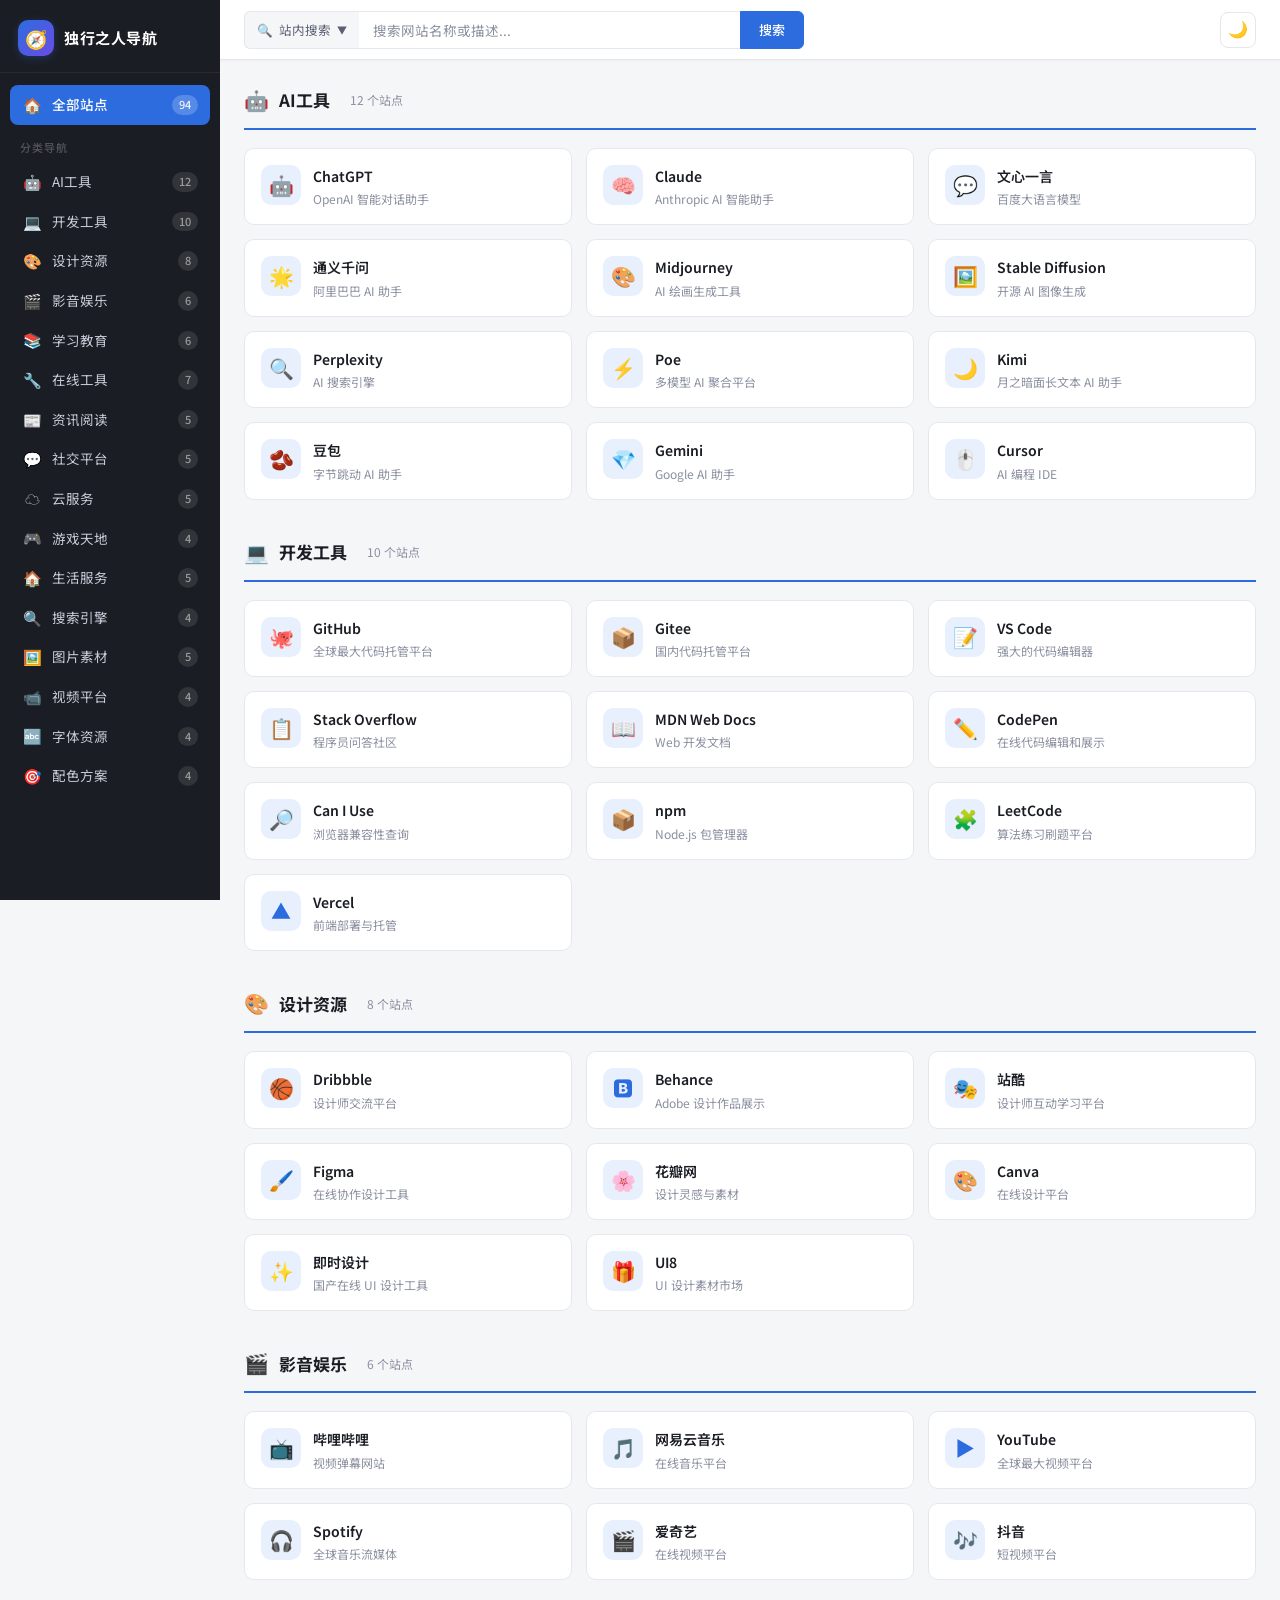
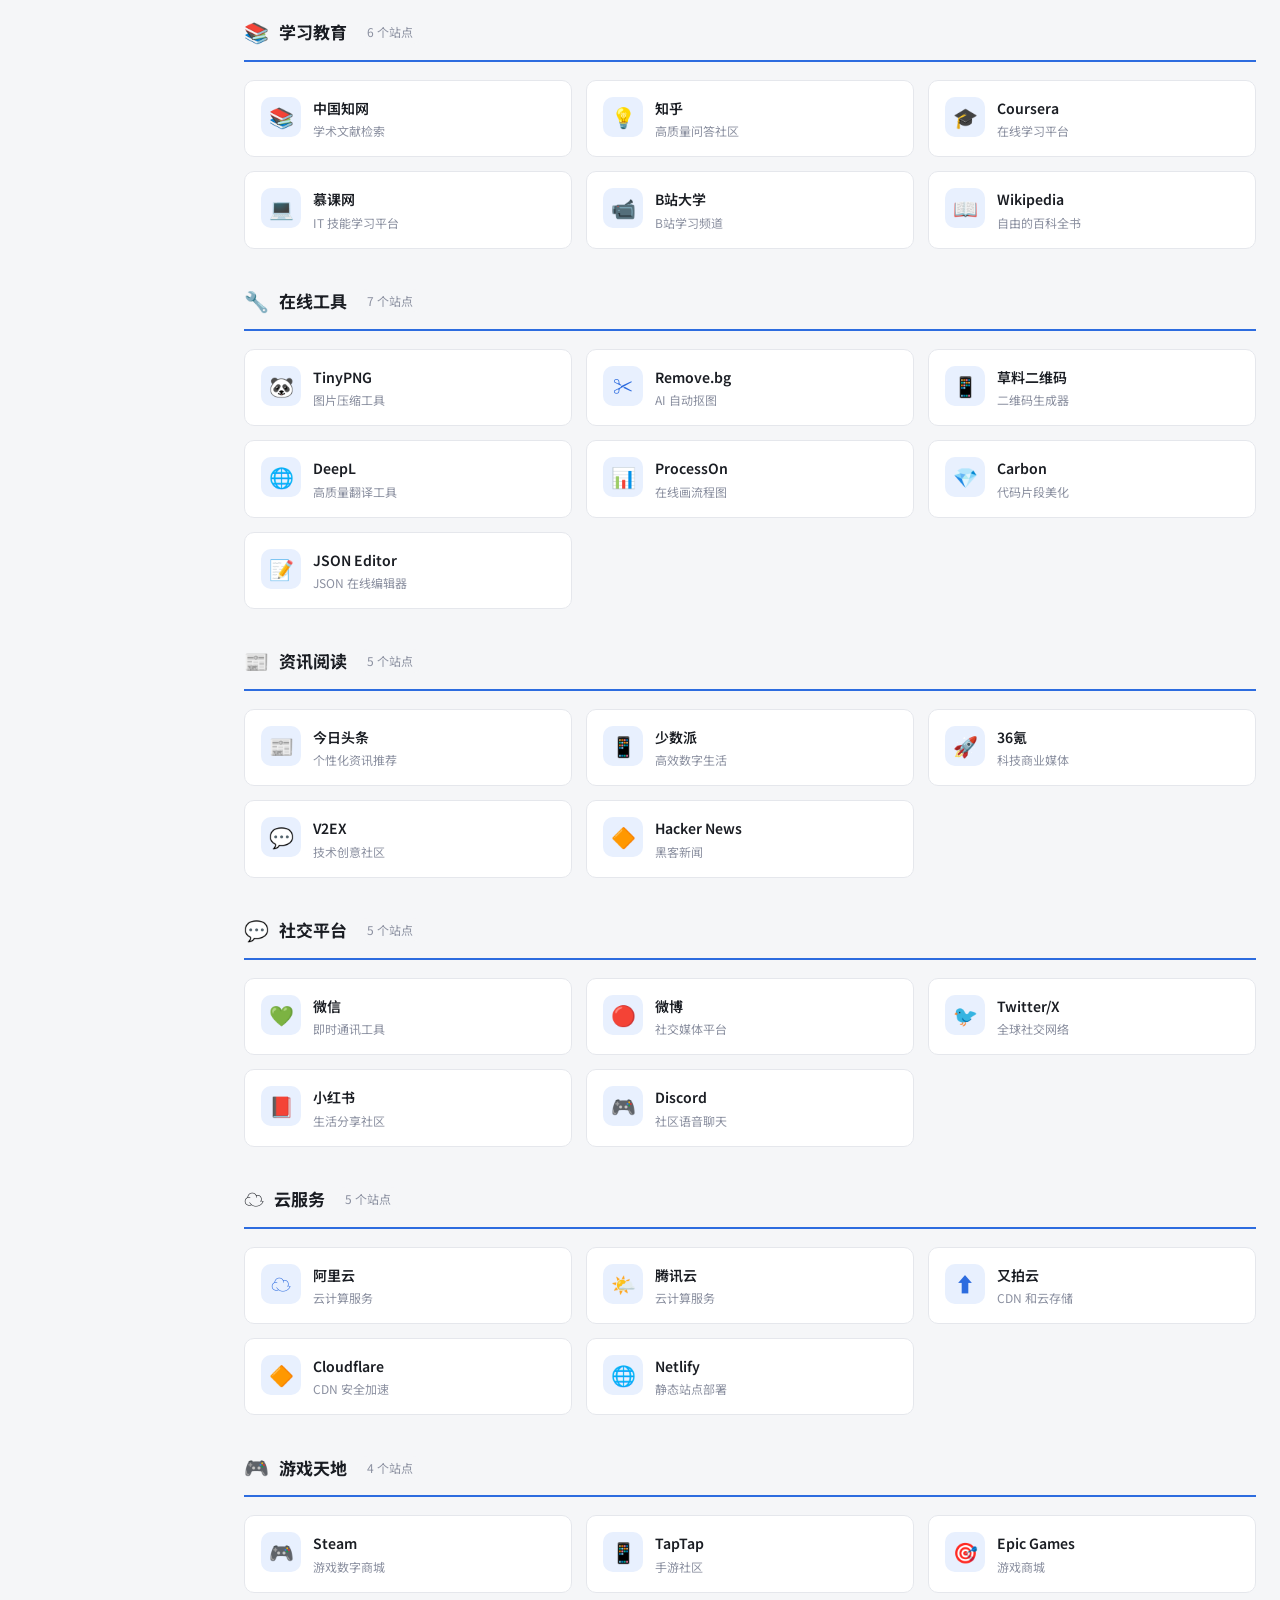
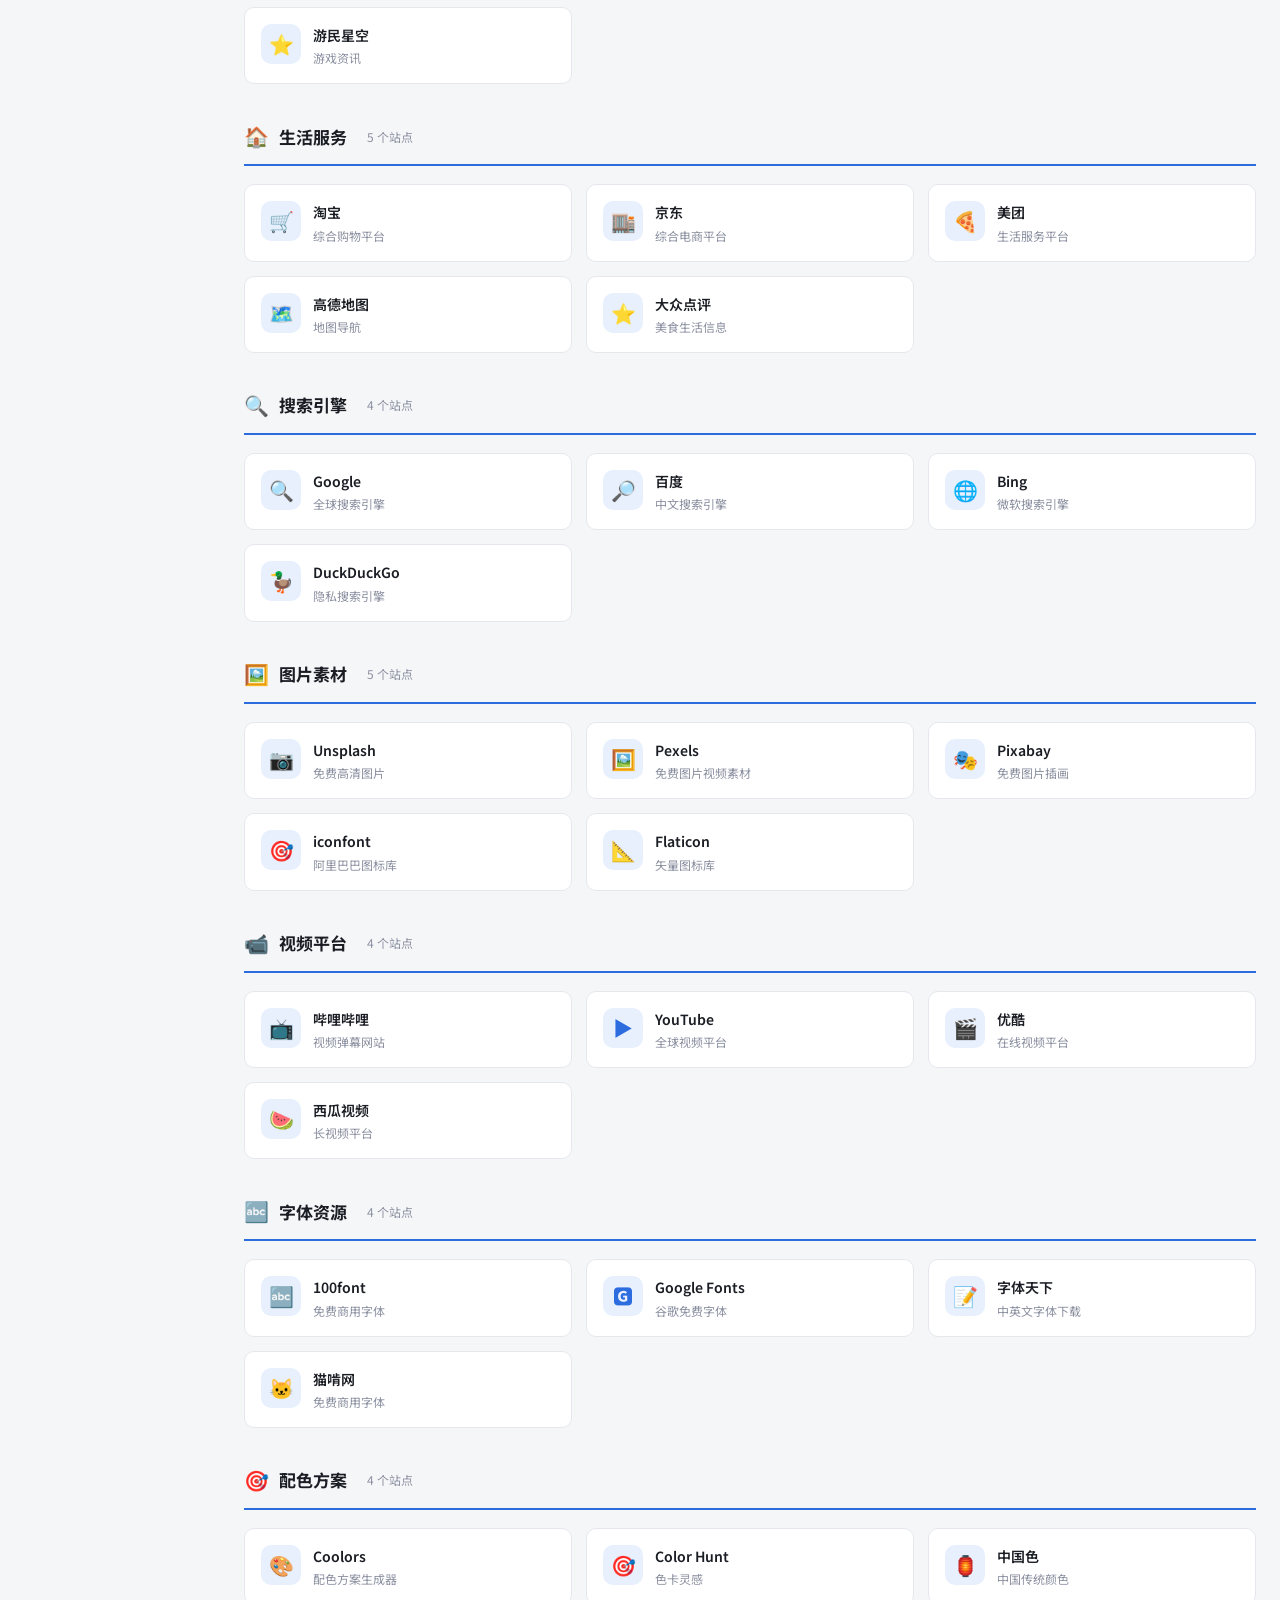
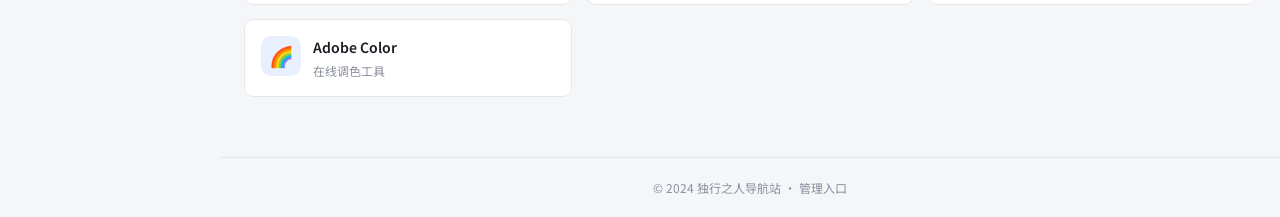
==== index.html @ 37a6a8db "Add files via upload" ====
<!DOCTYPE html>
<html lang="zh-CN">
<head>
<meta charset="UTF-8">
<meta name="viewport" content="width=device-width, initial-scale=1.0">
<title>独行之人导航站</title>
<link rel="icon" href="data:image/svg+xml,<svg xmlns='http://www.w3.org/2000/svg' viewBox='0 0 100 100'><text y='.9em' font-size='90'>🧭</text></svg>">
<style>
@import url('https://fonts.googleapis.com/css2?family=Noto+Sans+SC:wght@300;400;500;700;900&display=swap');

:root {
  --bg-primary: #f5f6f8;
  --bg-card: #ffffff;
  --bg-sidebar: #1a1d23;
  --bg-sidebar-hover: #2a2d35;
  --bg-sidebar-active: #2d6cdf;
  --text-primary: #1a1d23;
  --text-secondary: #5a6072;
  --text-muted: #8b90a0;
  --text-sidebar: #c8ccd8;
  --text-sidebar-active: #ffffff;
  --accent: #2d6cdf;
  --accent-light: #e8f0fe;
  --accent-hover: #1e5bc6;
  --border: #e5e7ec;
  --shadow-sm: 0 1px 3px rgba(0,0,0,0.04);
  --shadow-md: 0 4px 12px rgba(0,0,0,0.06);
  --shadow-lg: 0 8px 30px rgba(0,0,0,0.08);
  --radius-sm: 6px;
  --radius-md: 10px;
  --radius-lg: 14px;
  --transition: 0.2s ease;
  --sidebar-width: 220px;
  --header-height: 60px;
}

[data-theme="dark"] {
  --bg-primary: #0f1117;
  --bg-card: #1a1d25;
  --bg-sidebar: #0d0f14;
  --bg-sidebar-hover: #1a1d25;
  --text-primary: #e4e6ec;
  --text-secondary: #9a9eb0;
  --text-muted: #6b7088;
  --text-sidebar: #8890a8;
  --border: #2a2d38;
  --accent-light: #1a2744;
  --shadow-sm: 0 1px 3px rgba(0,0,0,0.2);
  --shadow-md: 0 4px 12px rgba(0,0,0,0.25);
  --shadow-lg: 0 8px 30px rgba(0,0,0,0.35);
}

* { margin: 0; padding: 0; box-sizing: border-box; }

body {
  font-family: 'Noto Sans SC', -apple-system, BlinkMacSystemFont, 'Segoe UI', sans-serif;
  background: var(--bg-primary);
  color: var(--text-primary);
  line-height: 1.6;
  overflow-x: hidden;
  min-height: 100vh;
}

/* ========== SIDEBAR ========== */
.sidebar {
  position: fixed;
  left: 0; top: 0; bottom: 0;
  width: var(--sidebar-width);
  background: var(--bg-sidebar);
  z-index: 100;
  display: flex;
  flex-direction: column;
  transition: transform var(--transition);
  overflow-y: auto;
  scrollbar-width: thin;
  scrollbar-color: rgba(255,255,255,0.1) transparent;
}

.sidebar-logo {
  padding: 20px 18px 16px;
  display: flex;
  align-items: center;
  gap: 10px;
  border-bottom: 1px solid rgba(255,255,255,0.06);
  flex-shrink: 0;
}

.sidebar-logo .logo-icon {
  width: 36px; height: 36px;
  background: linear-gradient(135deg, #2d6cdf 0%, #6b4ce6 100%);
  border-radius: 10px;
  display: flex; align-items: center; justify-content: center;
  font-size: 18px;
  box-shadow: 0 2px 10px rgba(45,108,223,0.3);
}

.sidebar-logo .logo-text {
  color: #fff;
  font-size: 15px;
  font-weight: 700;
  letter-spacing: 0.5px;
}

.sidebar-nav { padding: 12px 10px; flex: 1; }

.sidebar-nav .nav-group {
  margin-bottom: 6px;
}

.sidebar-nav .nav-group-title {
  padding: 8px 10px 6px;
  font-size: 11px;
  font-weight: 500;
  color: rgba(255,255,255,0.25);
  text-transform: uppercase;
  letter-spacing: 1px;
}

.sidebar-nav .nav-item {
  display: flex;
  align-items: center;
  gap: 10px;
  padding: 9px 12px;
  border-radius: 8px;
  cursor: pointer;
  color: var(--text-sidebar);
  font-size: 13.5px;
  font-weight: 400;
  transition: all var(--transition);
  user-select: none;
  white-space: nowrap;
  overflow: hidden;
  text-overflow: ellipsis;
}

.sidebar-nav .nav-item:hover {
  background: var(--bg-sidebar-hover);
  color: #fff;
}

.sidebar-nav .nav-item.active {
  background: var(--bg-sidebar-active);
  color: var(--text-sidebar-active);
  font-weight: 500;
}

.sidebar-nav .nav-item .nav-icon {
  width: 20px; height: 20px;
  display: flex; align-items: center; justify-content: center;
  font-size: 15px;
  flex-shrink: 0;
}

.sidebar-nav .nav-item .nav-count {
  margin-left: auto;
  background: rgba(255,255,255,0.1);
  color: rgba(255,255,255,0.5);
  font-size: 11px;
  padding: 1px 7px;
  border-radius: 10px;
  font-weight: 500;
}

.sidebar-nav .nav-item.active .nav-count {
  background: rgba(255,255,255,0.2);
  color: rgba(255,255,255,0.9);
}

/* ========== MAIN ========== */
.main-content {
  margin-left: var(--sidebar-width);
  min-height: 100vh;
  display: flex;
  flex-direction: column;
}

/* ========== HEADER ========== */
.header {
  height: var(--header-height);
  background: var(--bg-card);
  border-bottom: 1px solid var(--border);
  display: flex;
  align-items: center;
  padding: 0 24px;
  gap: 16px;
  position: sticky;
  top: 0;
  z-index: 50;
  box-shadow: var(--shadow-sm);
}

.mobile-menu-btn {
  display: none;
  background: none;
  border: none;
  font-size: 22px;
  cursor: pointer;
  color: var(--text-primary);
  padding: 4px;
}

.search-box {
  flex: 1;
  max-width: 560px;
  display: flex;
  align-items: center;
  gap: 0;
  position: relative;
}

.search-engine-btn {
  height: 38px;
  padding: 0 12px;
  background: var(--bg-primary);
  border: 1px solid var(--border);
  border-right: none;
  border-radius: var(--radius-sm) 0 0 var(--radius-sm);
  display: flex; align-items: center; gap: 6px;
  cursor: pointer;
  font-size: 12.5px;
  color: var(--text-secondary);
  font-family: inherit;
  white-space: nowrap;
  transition: background var(--transition);
}
.search-engine-btn:hover { background: var(--border); }

.search-engine-dropdown {
  position: absolute;
  top: calc(100% + 4px);
  left: 0;
  background: var(--bg-card);
  border: 1px solid var(--border);
  border-radius: var(--radius-md);
  box-shadow: var(--shadow-lg);
  padding: 6px;
  z-index: 200;
  display: none;
  min-width: 160px;
}
.search-engine-dropdown.show { display: block; }

.search-engine-dropdown .engine-option {
  padding: 8px 12px;
  border-radius: 6px;
  cursor: pointer;
  font-size: 13px;
  color: var(--text-secondary);
  display: flex; align-items: center; gap: 8px;
  transition: background var(--transition);
}
.search-engine-dropdown .engine-option:hover {
  background: var(--accent-light);
  color: var(--accent);
}
.search-engine-dropdown .engine-option.active {
  background: var(--accent-light);
  color: var(--accent);
  font-weight: 500;
}

.search-input {
  flex: 1;
  height: 38px;
  border: 1px solid var(--border);
  border-left: none;
  border-right: none;
  padding: 0 14px;
  font-size: 13.5px;
  color: var(--text-primary);
  background: var(--bg-card);
  outline: none;
  font-family: inherit;
}
.search-input::placeholder { color: var(--text-muted); }
.search-input:focus { border-color: var(--accent); }

.search-btn {
  height: 38px;
  padding: 0 18px;
  background: var(--accent);
  color: #fff;
  border: 1px solid var(--accent);
  border-radius: 0 var(--radius-sm) var(--radius-sm) 0;
  cursor: pointer;
  font-size: 13px;
  font-family: inherit;
  font-weight: 500;
  transition: background var(--transition);
  white-space: nowrap;
}
.search-btn:hover { background: var(--accent-hover); }

.header-actions {
  display: flex;
  align-items: center;
  gap: 6px;
  margin-left: auto;
}

.header-action-btn {
  width: 36px; height: 36px;
  border-radius: 8px;
  border: 1px solid var(--border);
  background: var(--bg-card);
  cursor: pointer;
  display: flex; align-items: center; justify-content: center;
  font-size: 16px;
  color: var(--text-secondary);
  transition: all var(--transition);
}
.header-action-btn:hover {
  background: var(--accent-light);
  color: var(--accent);
  border-color: var(--accent);
}

/* ========== CONTENT AREA ========== */
.content-area {
  flex: 1;
  padding: 24px;
}

.category-header {
  display: flex;
  align-items: center;
  gap: 10px;
  margin-bottom: 18px;
  padding-bottom: 12px;
  border-bottom: 2px solid var(--accent);
}

.category-header .cat-icon {
  font-size: 20px;
}

.category-header h2 {
  font-size: 17px;
  font-weight: 700;
  color: var(--text-primary);
}

.category-header .cat-count {
  font-size: 12px;
  color: var(--text-muted);
  background: var(--bg-primary);
  padding: 2px 10px;
  border-radius: 10px;
}

/* ========== SITE GRID ========== */
.sites-grid {
  display: grid;
  grid-template-columns: repeat(auto-fill, minmax(260px, 1fr));
  gap: 14px;
  margin-bottom: 36px;
}

.site-card {
  background: var(--bg-card);
  border: 1px solid var(--border);
  border-radius: var(--radius-md);
  padding: 16px;
  display: flex;
  align-items: flex-start;
  gap: 12px;
  cursor: pointer;
  transition: all var(--transition);
  text-decoration: none;
  color: inherit;
  position: relative;
  overflow: hidden;
}

.site-card:hover {
  box-shadow: var(--shadow-md);
  border-color: var(--accent);
  transform: translateY(-1px);
}

.site-card .site-icon {
  width: 40px; height: 40px;
  border-radius: 10px;
  display: flex; align-items: center; justify-content: center;
  font-size: 20px;
  flex-shrink: 0;
  background: var(--accent-light);
  color: var(--accent);
  font-weight: 700;
  overflow: hidden;
}

.site-card .site-icon img {
  width: 100%; height: 100%;
  object-fit: cover;
  border-radius: 10px;
}

.site-card .site-info {
  flex: 1;
  min-width: 0;
}

.site-card .site-name {
  font-size: 14px;
  font-weight: 600;
  color: var(--text-primary);
  margin-bottom: 3px;
  white-space: nowrap;
  overflow: hidden;
  text-overflow: ellipsis;
}

.site-card .site-desc {
  font-size: 12px;
  color: var(--text-muted);
  line-height: 1.5;
  display: -webkit-box;
  -webkit-line-clamp: 2;
  -webkit-box-orient: vertical;
  overflow: hidden;
}

.site-card .fav-btn {
  position: absolute;
  top: 8px; right: 8px;
  background: none;
  border: none;
  cursor: pointer;
  font-size: 14px;
  opacity: 0;
  transition: opacity var(--transition);
  padding: 4px;
}
.site-card:hover .fav-btn { opacity: 0.6; }
.site-card .fav-btn:hover { opacity: 1; }
.site-card .fav-btn.is-fav { opacity: 1; }

/* ========== SECTION for ALL categories view ========== */
.all-categories-section {
  margin-bottom: 32px;
}

/* ========== FOOTER ========== */
.footer {
  padding: 20px 24px;
  text-align: center;
  color: var(--text-muted);
  font-size: 12px;
  border-top: 1px solid var(--border);
  margin-top: auto;
}

.footer a {
  color: var(--text-muted);
  text-decoration: none;
  transition: color var(--transition);
}
.footer a:hover {
  color: var(--accent);
}

/* ========== OVERLAY ========== */
.sidebar-overlay {
  display: none;
  position: fixed;
  inset: 0;
  background: rgba(0,0,0,0.4);
  z-index: 99;
}

/* ========== EMPTY STATE ========== */
.empty-state {
  text-align: center;
  padding: 60px 20px;
  color: var(--text-muted);
}
.empty-state .empty-icon { font-size: 48px; margin-bottom: 12px; }
.empty-state p { font-size: 14px; }

/* ========== SCROLLBAR ========== */
::-webkit-scrollbar { width: 6px; }
::-webkit-scrollbar-track { background: transparent; }
::-webkit-scrollbar-thumb { background: rgba(0,0,0,0.12); border-radius: 3px; }
::-webkit-scrollbar-thumb:hover { background: rgba(0,0,0,0.2); }

/* ========== MOBILE ========== */
@media (max-width: 768px) {
  :root {
    --sidebar-width: 260px;
  }
  .sidebar {
    transform: translateX(-100%);
  }
  .sidebar.open {
    transform: translateX(0);
  }
  .sidebar-overlay.show { display: block; }
  .main-content { margin-left: 0; }
  .mobile-menu-btn { display: flex; }
  .header { padding: 0 16px; }
  .content-area { padding: 16px; }
  .sites-grid {
    grid-template-columns: repeat(auto-fill, minmax(220px, 1fr));
    gap: 10px;
  }
  .search-box { max-width: none; }
}

@media (max-width: 480px) {
  .sites-grid {
    grid-template-columns: 1fr;
  }
  .site-card { padding: 12px; }
}

/* ========== ANIMATIONS ========== */
@keyframes fadeIn {
  from { opacity: 0; transform: translateY(8px); }
  to { opacity: 1; transform: translateY(0); }
}
.site-card {
  animation: fadeIn 0.3s ease both;
}

/* ========== SEARCH FILTER HIGHLIGHT ========== */
.search-highlight {
  background: #fff3cd;
  padding: 0 2px;
  border-radius: 2px;
}
[data-theme="dark"] .search-highlight {
  background: #553a00;
}
</style>
</head>
<body>
<!-- Sidebar -->
<aside class="sidebar" id="sidebar">
  <div class="sidebar-logo">
    <div class="logo-icon">🧭</div>
    <span class="logo-text">独行之人导航</span>
  </div>
  <nav class="sidebar-nav" id="sidebarNav">
    <!-- Populated by JS -->
  </nav>
</aside>

<div class="sidebar-overlay" id="sidebarOverlay"></div>

<!-- Main -->
<div class="main-content">
  <header class="header">
    <button class="mobile-menu-btn" id="menuBtn">☰</button>
    <div class="search-box">
      <button class="search-engine-btn" id="engineBtn">
        <span id="engineIcon">🔍</span>
        <span id="engineName">站内搜索</span>
        <span style="font-size:10px;">▼</span>
      </button>
      <div class="search-engine-dropdown" id="engineDropdown"></div>
      <input class="search-input" id="searchInput" type="text" placeholder="搜索网站名称或描述..." autocomplete="off">
      <button class="search-btn" id="searchBtn">搜索</button>
    </div>
    <div class="header-actions">
      <button class="header-action-btn" id="themeToggle" title="切换主题">🌙</button>
    </div>
  </header>

  <div class="content-area" id="contentArea">
    <!-- Populated by JS -->
  </div>

  <footer class="footer">
    <span>© 2024 独行之人导航站 · </span>
    <a href="admin.html" title="后台管理">管理入口</a>
  </footer>
</div>

<script>
// ===================== DATA =====================
const DEFAULT_DATA = {
  categories: [
    { id: 'fav', name: '我的收藏', icon: '⭐', order: -1 },
    { id: 'ai', name: 'AI工具', icon: '🤖', order: 0 },
    { id: 'dev', name: '开发工具', icon: '💻', order: 1 },
    { id: 'design', name: '设计资源', icon: '🎨', order: 2 },
    { id: 'media', name: '影音娱乐', icon: '🎬', order: 3 },
    { id: 'study', name: '学习教育', icon: '📚', order: 4 },
    { id: 'tool', name: '在线工具', icon: '🔧', order: 5 },
    { id: 'news', name: '资讯阅读', icon: '📰', order: 6 },
    { id: 'social', name: '社交平台', icon: '💬', order: 7 },
    { id: 'cloud', name: '云服务', icon: '☁️', order: 8 },
    { id: 'game', name: '游戏天地', icon: '🎮', order: 9 },
    { id: 'life', name: '生活服务', icon: '🏠', order: 10 },
    { id: 'search', name: '搜索引擎', icon: '🔍', order: 11 },
    { id: 'image', name: '图片素材', icon: '🖼️', order: 12 },
    { id: 'video', name: '视频平台', icon: '📹', order: 13 },
    { id: 'font', name: '字体资源', icon: '🔤', order: 14 },
    { id: 'color', name: '配色方案', icon: '🎯', order: 15 }
  ],
  sites: [
    // AI工具
    { id: 's1', name: 'ChatGPT', url: 'https://chat.openai.com', desc: 'OpenAI 智能对话助手', icon: '🤖', category: 'ai' },
    { id: 's2', name: 'Claude', url: 'https://claude.ai', desc: 'Anthropic AI 智能助手', icon: '🧠', category: 'ai' },
    { id: 's3', name: '文心一言', url: 'https://yiyan.baidu.com', desc: '百度大语言模型', icon: '💬', category: 'ai' },
    { id: 's4', name: '通义千问', url: 'https://tongyi.aliyun.com', desc: '阿里巴巴 AI 助手', icon: '🌟', category: 'ai' },
    { id: 's5', name: 'Midjourney', url: 'https://www.midjourney.com', desc: 'AI 绘画生成工具', icon: '🎨', category: 'ai' },
    { id: 's6', name: 'Stable Diffusion', url: 'https://stability.ai', desc: '开源 AI 图像生成', icon: '🖼️', category: 'ai' },
    { id: 's7', name: 'Perplexity', url: 'https://www.perplexity.ai', desc: 'AI 搜索引擎', icon: '🔍', category: 'ai' },
    { id: 's8', name: 'Poe', url: 'https://poe.com', desc: '多模型 AI 聚合平台', icon: '⚡', category: 'ai' },
    { id: 's9', name: 'Kimi', url: 'https://kimi.moonshot.cn', desc: '月之暗面长文本 AI 助手', icon: '🌙', category: 'ai' },
    { id: 's10', name: '豆包', url: 'https://www.doubao.com', desc: '字节跳动 AI 助手', icon: '🫘', category: 'ai' },
    { id: 's11', name: 'Gemini', url: 'https://gemini.google.com', desc: 'Google AI 助手', icon: '💎', category: 'ai' },
    { id: 's12', name: 'Cursor', url: 'https://cursor.sh', desc: 'AI 编程 IDE', icon: '🖱️', category: 'ai' },

    // 开发工具
    { id: 'd1', name: 'GitHub', url: 'https://github.com', desc: '全球最大代码托管平台', icon: '🐙', category: 'dev' },
    { id: 'd2', name: 'Gitee', url: 'https://gitee.com', desc: '国内代码托管平台', icon: '📦', category: 'dev' },
    { id: 'd3', name: 'VS Code', url: 'https://code.visualstudio.com', desc: '强大的代码编辑器', icon: '📝', category: 'dev' },
    { id: 'd4', name: 'Stack Overflow', url: 'https://stackoverflow.com', desc: '程序员问答社区', icon: '📋', category: 'dev' },
    { id: 'd5', name: 'MDN Web Docs', url: 'https://developer.mozilla.org', desc: 'Web 开发文档', icon: '📖', category: 'dev' },
    { id: 'd6', name: 'CodePen', url: 'https://codepen.io', desc: '在线代码编辑和展示', icon: '✏️', category: 'dev' },
    { id: 'd7', name: 'Can I Use', url: 'https://caniuse.com', desc: '浏览器兼容性查询', icon: '🔎', category: 'dev' },
    { id: 'd8', name: 'npm', url: 'https://www.npmjs.com', desc: 'Node.js 包管理器', icon: '📦', category: 'dev' },
    { id: 'd9', name: 'LeetCode', url: 'https://leetcode.cn', desc: '算法练习刷题平台', icon: '🧩', category: 'dev' },
    { id: 'd10', name: 'Vercel', url: 'https://vercel.com', desc: '前端部署与托管', icon: '▲', category: 'dev' },

    // 设计资源
    { id: 'de1', name: 'Dribbble', url: 'https://dribbble.com', desc: '设计师交流平台', icon: '🏀', category: 'design' },
    { id: 'de2', name: 'Behance', url: 'https://www.behance.net', desc: 'Adobe 设计作品展示', icon: '🅱️', category: 'design' },
    { id: 'de3', name: '站酷', url: 'https://www.zcool.com.cn', desc: '设计师互动学习平台', icon: '🎭', category: 'design' },
    { id: 'de4', name: 'Figma', url: 'https://www.figma.com', desc: '在线协作设计工具', icon: '🖌️', category: 'design' },
    { id: 'de5', name: '花瓣网', url: 'https://huaban.com', desc: '设计灵感与素材', icon: '🌸', category: 'design' },
    { id: 'de6', name: 'Canva', url: 'https://www.canva.cn', desc: '在线设计平台', icon: '🎨', category: 'design' },
    { id: 'de7', name: '即时设计', url: 'https://js.design', desc: '国产在线 UI 设计工具', icon: '✨', category: 'design' },
    { id: 'de8', name: 'UI8', url: 'https://ui8.net', desc: 'UI 设计素材市场', icon: '🎁', category: 'design' },

    // 影音娱乐
    { id: 'm1', name: '哔哩哔哩', url: 'https://www.bilibili.com', desc: '视频弹幕网站', icon: '📺', category: 'media' },
    { id: 'm2', name: '网易云音乐', url: 'https://music.163.com', desc: '在线音乐平台', icon: '🎵', category: 'media' },
    { id: 'm3', name: 'YouTube', url: 'https://www.youtube.com', desc: '全球最大视频平台', icon: '▶️', category: 'media' },
    { id: 'm4', name: 'Spotify', url: 'https://www.spotify.com', desc: '全球音乐流媒体', icon: '🎧', category: 'media' },
    { id: 'm5', name: '爱奇艺', url: 'https://www.iqiyi.com', desc: '在线视频平台', icon: '🎬', category: 'media' },
    { id: 'm6', name: '抖音', url: 'https://www.douyin.com', desc: '短视频平台', icon: '🎶', category: 'media' },

    // 学习教育
    { id: 'st1', name: '中国知网', url: 'https://www.cnki.net', desc: '学术文献检索', icon: '📚', category: 'study' },
    { id: 'st2', name: '知乎', url: 'https://www.zhihu.com', desc: '高质量问答社区', icon: '💡', category: 'study' },
    { id: 'st3', name: 'Coursera', url: 'https://www.coursera.org', desc: '在线学习平台', icon: '🎓', category: 'study' },
    { id: 'st4', name: '慕课网', url: 'https://www.imooc.com', desc: 'IT 技能学习平台', icon: '💻', category: 'study' },
    { id: 'st5', name: 'B站大学', url: 'https://www.bilibili.com/learning', desc: 'B站学习频道', icon: '📹', category: 'study' },
    { id: 'st6', name: 'Wikipedia', url: 'https://zh.wikipedia.org', desc: '自由的百科全书', icon: '📖', category: 'study' },

    // 在线工具
    { id: 't1', name: 'TinyPNG', url: 'https://tinypng.com', desc: '图片压缩工具', icon: '🐼', category: 'tool' },
    { id: 't2', name: 'Remove.bg', url: 'https://www.remove.bg', desc: 'AI 自动抠图', icon: '✂️', category: 'tool' },
    { id: 't3', name: '草料二维码', url: 'https://cli.im', desc: '二维码生成器', icon: '📱', category: 'tool' },
    { id: 't4', name: 'DeepL', url: 'https://www.deepl.com', desc: '高质量翻译工具', icon: '🌐', category: 'tool' },
    { id: 't5', name: 'ProcessOn', url: 'https://www.processon.com', desc: '在线画流程图', icon: '📊', category: 'tool' },
    { id: 't6', name: 'Carbon', url: 'https://carbon.now.sh', desc: '代码片段美化', icon: '💎', category: 'tool' },
    { id: 't7', name: 'JSON Editor', url: 'https://jsoneditoronline.org', desc: 'JSON 在线编辑器', icon: '📝', category: 'tool' },

    // 资讯阅读
    { id: 'n1', name: '今日头条', url: 'https://www.toutiao.com', desc: '个性化资讯推荐', icon: '📰', category: 'news' },
    { id: 'n2', name: '少数派', url: 'https://sspai.com', desc: '高效数字生活', icon: '📱', category: 'news' },
    { id: 'n3', name: '36氪', url: 'https://36kr.com', desc: '科技商业媒体', icon: '🚀', category: 'news' },
    { id: 'n4', name: 'V2EX', url: 'https://www.v2ex.com', desc: '技术创意社区', icon: '💬', category: 'news' },
    { id: 'n5', name: 'Hacker News', url: 'https://news.ycombinator.com', desc: '黑客新闻', icon: '🔶', category: 'news' },

    // 社交平台
    { id: 'so1', name: '微信', url: 'https://weixin.qq.com', desc: '即时通讯工具', icon: '💚', category: 'social' },
    { id: 'so2', name: '微博', url: 'https://weibo.com', desc: '社交媒体平台', icon: '🔴', category: 'social' },
    { id: 'so3', name: 'Twitter/X', url: 'https://x.com', desc: '全球社交网络', icon: '🐦', category: 'social' },
    { id: 'so4', name: '小红书', url: 'https://www.xiaohongshu.com', desc: '生活分享社区', icon: '📕', category: 'social' },
    { id: 'so5', name: 'Discord', url: 'https://discord.com', desc: '社区语音聊天', icon: '🎮', category: 'social' },

    // 云服务
    { id: 'c1', name: '阿里云', url: 'https://www.aliyun.com', desc: '云计算服务', icon: '☁️', category: 'cloud' },
    { id: 'c2', name: '腾讯云', url: 'https://cloud.tencent.com', desc: '云计算服务', icon: '🌤️', category: 'cloud' },
    { id: 'c3', name: '又拍云', url: 'https://www.upyun.com', desc: 'CDN 和云存储', icon: '⬆️', category: 'cloud' },
    { id: 'c4', name: 'Cloudflare', url: 'https://www.cloudflare.com', desc: 'CDN 安全加速', icon: '🔶', category: 'cloud' },
    { id: 'c5', name: 'Netlify', url: 'https://www.netlify.com', desc: '静态站点部署', icon: '🌐', category: 'cloud' },

    // 游戏天地
    { id: 'g1', name: 'Steam', url: 'https://store.steampowered.com', desc: '游戏数字商城', icon: '🎮', category: 'game' },
    { id: 'g2', name: 'TapTap', url: 'https://www.taptap.cn', desc: '手游社区', icon: '📱', category: 'game' },
    { id: 'g3', name: 'Epic Games', url: 'https://www.epicgames.com', desc: '游戏商城', icon: '🎯', category: 'game' },
    { id: 'g4', name: '游民星空', url: 'https://www.gamersky.com', desc: '游戏资讯', icon: '⭐', category: 'game' },

    // 生活服务
    { id: 'l1', name: '淘宝', url: 'https://www.taobao.com', desc: '综合购物平台', icon: '🛒', category: 'life' },
    { id: 'l2', name: '京东', url: 'https://www.jd.com', desc: '综合电商平台', icon: '🏬', category: 'life' },
    { id: 'l3', name: '美团', url: 'https://www.meituan.com', desc: '生活服务平台', icon: '🍕', category: 'life' },
    { id: 'l4', name: '高德地图', url: 'https://www.amap.com', desc: '地图导航', icon: '🗺️', category: 'life' },
    { id: 'l5', name: '大众点评', url: 'https://www.dianping.com', desc: '美食生活信息', icon: '⭐', category: 'life' },

    // 搜索引擎
    { id: 'se1', name: 'Google', url: 'https://www.google.com', desc: '全球搜索引擎', icon: '🔍', category: 'search' },
    { id: 'se2', name: '百度', url: 'https://www.baidu.com', desc: '中文搜索引擎', icon: '🔎', category: 'search' },
    { id: 'se3', name: 'Bing', url: 'https://www.bing.com', desc: '微软搜索引擎', icon: '🌐', category: 'search' },
    { id: 'se4', name: 'DuckDuckGo', url: 'https://duckduckgo.com', desc: '隐私搜索引擎', icon: '🦆', category: 'search' },

    // 图片素材
    { id: 'i1', name: 'Unsplash', url: 'https://unsplash.com', desc: '免费高清图片', icon: '📷', category: 'image' },
    { id: 'i2', name: 'Pexels', url: 'https://www.pexels.com', desc: '免费图片视频素材', icon: '🖼️', category: 'image' },
    { id: 'i3', name: 'Pixabay', url: 'https://pixabay.com', desc: '免费图片插画', icon: '🎭', category: 'image' },
    { id: 'i4', name: 'iconfont', url: 'https://www.iconfont.cn', desc: '阿里巴巴图标库', icon: '🎯', category: 'image' },
    { id: 'i5', name: 'Flaticon', url: 'https://www.flaticon.com', desc: '矢量图标库', icon: '📐', category: 'image' },

    // 视频平台
    { id: 'v1', name: '哔哩哔哩', url: 'https://www.bilibili.com', desc: '视频弹幕网站', icon: '📺', category: 'video' },
    { id: 'v2', name: 'YouTube', url: 'https://www.youtube.com', desc: '全球视频平台', icon: '▶️', category: 'video' },
    { id: 'v3', name: '优酷', url: 'https://www.youku.com', desc: '在线视频平台', icon: '🎬', category: 'video' },
    { id: 'v4', name: '西瓜视频', url: 'https://www.ixigua.com', desc: '长视频平台', icon: '🍉', category: 'video' },

    // 字体资源
    { id: 'f1', name: '100font', url: 'https://www.100font.com', desc: '免费商用字体', icon: '🔤', category: 'font' },
    { id: 'f2', name: 'Google Fonts', url: 'https://fonts.google.com', desc: '谷歌免费字体', icon: '🅶', category: 'font' },
    { id: 'f3', name: '字体天下', url: 'https://www.fonts.net.cn', desc: '中英文字体下载', icon: '📝', category: 'font' },
    { id: 'f4', name: '猫啃网', url: 'https://www.maoken.com', desc: '免费商用字体', icon: '🐱', category: 'font' },

    // 配色方案
    { id: 'co1', name: 'Coolors', url: 'https://coolors.co', desc: '配色方案生成器', icon: '🎨', category: 'color' },
    { id: 'co2', name: 'Color Hunt', url: 'https://www.colorhunt.co', desc: '色卡灵感', icon: '🎯', category: 'color' },
    { id: 'co3', name: '中国色', url: 'https://zhongguose.com', desc: '中国传统颜色', icon: '🏮', category: 'color' },
    { id: 'co4', name: 'Adobe Color', url: 'https://color.adobe.com', desc: '在线调色工具', icon: '🌈', category: 'color' }
  ],
  favorites: [],
  searchEngines: [
    { id: 'local', name: '站内搜索', icon: '🔍', urlTemplate: '' },
    { id: 'google', name: 'Google', icon: '🇬', urlTemplate: 'https://www.google.com/search?q={q}' },
    { id: 'baidu', name: '百度', icon: '🅱️', urlTemplate: 'https://www.baidu.com/s?wd={q}' },
    { id: 'bing', name: 'Bing', icon: '🌐', urlTemplate: 'https://www.bing.com/search?q={q}' },
    { id: 'zhihu', name: '知乎', icon: '💡', urlTemplate: 'https://www.zhihu.com/search?type=content&q={q}' },
    { id: 'bilibili', name: '哔哩哔哩', icon: '📺', urlTemplate: 'https://search.bilibili.com/all?keyword={q}' },
    { id: 'github', name: 'GitHub', icon: '🐙', urlTemplate: 'https://github.com/search?q={q}' },
    { id: 'douyin', name: '抖音', icon: '🎵', urlTemplate: 'https://www.douyin.com/search/{q}' },
    { id: 'duckduckgo', name: 'DuckDuckGo', icon: '🦆', urlTemplate: 'https://duckduckgo.com/?q={q}' }
  ]
};

// ===================== STATE =====================
let state = {
  data: null,
  currentCategory: 'all',
  currentEngine: 'local',
  searchQuery: '',
  theme: 'light'
};

// ===================== STORAGE =====================
function loadData() {
  try {
    const saved = localStorage.getItem('nav_data_v4');
    if (saved) {
      const parsed = JSON.parse(saved);
      // Merge with defaults to ensure new fields exist
      state.data = {
        categories: (parsed.categories && parsed.categories.length > 0) ? parsed.categories : DEFAULT_DATA.categories,
        sites: (parsed.sites && parsed.sites.length > 0) ? parsed.sites : DEFAULT_DATA.sites,
        favorites: parsed.favorites || [],
        searchEngines: (parsed.searchEngines && parsed.searchEngines.length > 0) ? parsed.searchEngines : DEFAULT_DATA.searchEngines
      };
    } else {
      state.data = JSON.parse(JSON.stringify(DEFAULT_DATA));
    }
  } catch (e) {
    console.error('Load data error:', e);
    state.data = JSON.parse(JSON.stringify(DEFAULT_DATA));
  }

  // nav_favorites_v4 作为独立收藏存储（优先级高于data内的favorites）
  try {
    const favs = localStorage.getItem('nav_favorites_v4');
    if (favs) state.data.favorites = JSON.parse(favs);
  } catch(e) {}

  // Load theme
  state.theme = localStorage.getItem('nav_theme') || 'light';
  document.documentElement.setAttribute('data-theme', state.theme);
  // updateThemeIcon 在init()中DOM就绪后调用，此处不调用
}

function saveData() {
  try {
    localStorage.setItem('nav_data_v4', JSON.stringify(state.data));
  } catch(e) { console.error('Save error:', e); }
}

function saveFavorites() {
  try {
    localStorage.setItem('nav_favorites_v4', JSON.stringify(state.data.favorites));
    // 同步到nav_data_v4，确保admin读取时favorites数据一致
    saveData();
  } catch(e) {}
}

// ===================== RENDER =====================
function renderSidebar() {
  const nav = document.getElementById('sidebarNav');
  const cats = state.data.categories
    .filter(c => c.id !== 'fav')
    .sort((a, b) => (a.order || 0) - (b.order || 0));

  const favCount = state.data.favorites.length;
  const allCount = state.data.sites.length;

  let html = '';
  // All & Favorites
  html += `<div class="nav-group">`;
  html += `<div class="nav-item ${state.currentCategory === 'all' ? 'active' : ''}" data-cat="all">
    <span class="nav-icon">🏠</span><span>全部站点</span>
    <span class="nav-count">${allCount}</span>
  </div>`;
  if (favCount > 0) {
    html += `<div class="nav-item ${state.currentCategory === 'fav' ? 'active' : ''}" data-cat="fav">
      <span class="nav-icon">⭐</span><span>我的收藏</span>
      <span class="nav-count">${favCount}</span>
    </div>`;
  }
  html += `</div>`;

  // Category groups
  html += `<div class="nav-group"><div class="nav-group-title">分类导航</div>`;
  cats.forEach(cat => {
    const count = state.data.sites.filter(s => s.category === cat.id).length;
    html += `<div class="nav-item ${state.currentCategory === cat.id ? 'active' : ''}" data-cat="${cat.id}">
      <span class="nav-icon">${cat.icon}</span><span>${cat.name}</span>
      <span class="nav-count">${count}</span>
    </div>`;
  });
  html += `</div>`;

  nav.innerHTML = html;

  // Bind events
  nav.querySelectorAll('.nav-item').forEach(item => {
    item.addEventListener('click', () => {
      state.currentCategory = item.dataset.cat;
      state.searchQuery = '';
      document.getElementById('searchInput').value = '';
      renderSidebar();
      renderContent();
      closeMobileMenu();
    });
  });
}

function renderContent() {
  const area = document.getElementById('contentArea');
  const query = state.searchQuery.toLowerCase().trim();
  const catId = state.currentCategory;

  if (catId === 'all' && !query) {
    // Show all categories with their sites
    renderAllCategories(area);
  } else if (catId === 'fav') {
    renderFavorites(area, query);
  } else {
    renderSingleCategory(area, catId, query);
  }
}

function renderAllCategories(area) {
  const cats = state.data.categories
    .filter(c => c.id !== 'fav')
    .sort((a, b) => (a.order || 0) - (b.order || 0));

  let html = '';
  cats.forEach(cat => {
    const sites = state.data.sites.filter(s => s.category === cat.id);
    if (sites.length === 0) return;

    html += `<div class="all-categories-section">`;
    html += `<div class="category-header">
      <span class="cat-icon">${cat.icon}</span>
      <h2>${cat.name}</h2>
      <span class="cat-count">${sites.length} 个站点</span>
    </div>`;
    html += `<div class="sites-grid">`;
    sites.forEach((site, i) => {
      html += renderSiteCard(site, i);
    });
    html += `</div></div>`;
  });

  if (!html) {
    html = `<div class="empty-state"><div class="empty-icon">📭</div><p>暂无站点，请在后台管理中添加</p></div>`;
  }
  area.innerHTML = html;
  bindCardEvents();
}

function renderFavorites(area, query) {
  const favSites = state.data.sites.filter(s => state.data.favorites.includes(s.id));
  const filtered = query
    ? favSites.filter(s => s.name.toLowerCase().includes(query) || (s.desc || '').toLowerCase().includes(query))
    : favSites;

  let html = `<div class="category-header">
    <span class="cat-icon">⭐</span>
    <h2>我的收藏</h2>
    <span class="cat-count">${filtered.length} 个站点</span>
  </div>`;

  if (filtered.length === 0) {
    html += `<div class="empty-state"><div class="empty-icon">⭐</div><p>还没有收藏任何站点，点击卡片右上角的星标添加收藏</p></div>`;
  } else {
    html += `<div class="sites-grid">`;
    filtered.forEach((site, i) => { html += renderSiteCard(site, i); });
    html += `</div>`;
  }
  area.innerHTML = html;
  bindCardEvents();
}

function renderSingleCategory(area, catId, query) {
  let sites;
  if (catId === 'all') {
    sites = state.data.sites;
  } else {
    sites = state.data.sites.filter(s => s.category === catId);
  }

  if (query) {
    // 在当前分类范围内搜索，而不是全局搜索
    sites = sites.filter(s =>
      s.name.toLowerCase().includes(query) || (s.desc || '').toLowerCase().includes(query) || s.url.toLowerCase().includes(query)
    );
  }

  const cat = state.data.categories.find(c => c.id === catId);
  const catName = query ? `搜索结果` : (cat ? cat.name : '全部站点');
  const catIcon = query ? '🔍' : (cat ? cat.icon : '🏠');

  let html = `<div class="category-header">
    <span class="cat-icon">${catIcon}</span>
    <h2>${catName}</h2>
    <span class="cat-count">${sites.length} 个站点</span>
  </div>`;

  if (sites.length === 0) {
    html += `<div class="empty-state"><div class="empty-icon">🔍</div><p>${query ? '没有找到匹配的站点' : '该分类下暂无站点'}</p></div>`;
  } else {
    html += `<div class="sites-grid">`;
    sites.forEach((site, i) => { html += renderSiteCard(site, i); });
    html += `</div>`;
  }
  area.innerHTML = html;
  bindCardEvents();
}

function renderSiteCard(site, index) {
  const isFav = state.data.favorites.includes(site.id);
  const delay = Math.min(index * 0.03, 0.5);
  const iconContent = site.icon || site.name.charAt(0);
  const isEmoji = /[\u{1F000}-\u{1FFFF}|\u{2600}-\u{27BF}|\u{FE00}-\u{FEFF}|\u{1F900}-\u{1F9FF}|\u{2B50}|\u{2705}|\u{274C}|\u{25B2}|\u{25B6}|\u{23F0}]/u.test(iconContent);

  return `<a class="site-card" href="${site.url}" target="_blank" rel="noopener" data-id="${site.id}" style="animation-delay:${delay}s" title="${site.name} - ${site.desc}">
    <div class="site-icon">${isEmoji ? iconContent : `<span style="font-size:16px;font-weight:700;">${site.name.charAt(0)}</span>`}</div>
    <div class="site-info">
      <div class="site-name">${site.name}</div>
      <div class="site-desc">${site.desc}</div>
    </div>
    <button class="fav-btn ${isFav ? 'is-fav' : ''}" data-fav-id="${site.id}" title="${isFav ? '取消收藏' : '添加收藏'}">${isFav ? '⭐' : '☆'}</button>
  </a>`;
}

function bindCardEvents() {
  document.querySelectorAll('.fav-btn').forEach(btn => {
    btn.addEventListener('click', (e) => {
      e.preventDefault();
      e.stopPropagation();
      const siteId = btn.dataset.favId;
      toggleFavorite(siteId);
    });
  });
}

function toggleFavorite(siteId) {
  const idx = state.data.favorites.indexOf(siteId);
  if (idx > -1) {
    state.data.favorites.splice(idx, 1);
  } else {
    state.data.favorites.push(siteId);
  }
  saveFavorites();
  renderSidebar();
  renderContent();
}

// ===================== SEARCH =====================
function renderSearchEngines() {
  const dropdown = document.getElementById('engineDropdown');
  let html = '';
  state.data.searchEngines.forEach(eng => {
    html += `<div class="engine-option ${state.currentEngine === eng.id ? 'active' : ''}" data-engine="${eng.id}">
      <span>${eng.icon}</span> ${eng.name}
    </div>`;
  });
  dropdown.innerHTML = html;

  dropdown.querySelectorAll('.engine-option').forEach(opt => {
    opt.addEventListener('click', () => {
      state.currentEngine = opt.dataset.engine;
      updateEngineDisplay();
      dropdown.classList.remove('show');
    });
  });
}

function updateEngineDisplay() {
  const eng = state.data.searchEngines.find(e => e.id === state.currentEngine);
  if (eng) {
    document.getElementById('engineIcon').textContent = eng.icon;
    document.getElementById('engineName').textContent = eng.name;
  }
  const input = document.getElementById('searchInput');
  input.placeholder = state.currentEngine === 'local'
    ? '搜索网站名称或描述...'
    : `在 ${state.data.searchEngines.find(e => e.id === state.currentEngine)?.name || ''} 中搜索...`;
}

function doSearch() {
  const query = document.getElementById('searchInput').value.trim();
  if (!query) {
    state.searchQuery = '';
    renderContent();
    return;
  }

  if (state.currentEngine === 'local') {
    state.searchQuery = query;
    state.currentCategory = 'all';
    renderSidebar();
    renderContent();
  } else {
    const eng = state.data.searchEngines.find(e => e.id === state.currentEngine);
    if (eng && eng.urlTemplate) {
      window.open(eng.urlTemplate.replace('{q}', encodeURIComponent(query)), '_blank');
    }
  }
}

// ===================== THEME =====================
function toggleTheme() {
  state.theme = state.theme === 'light' ? 'dark' : 'light';
  document.documentElement.setAttribute('data-theme', state.theme);
  localStorage.setItem('nav_theme', state.theme);
  updateThemeIcon();
}

function updateThemeIcon() {
  const btn = document.getElementById('themeToggle');
  if (btn) btn.textContent = state.theme === 'light' ? '🌙' : '☀️';
}

// ===================== MOBILE =====================
function closeMobileMenu() {
  document.getElementById('sidebar').classList.remove('open');
  document.getElementById('sidebarOverlay').classList.remove('show');
}

// ===================== INIT =====================
function init() {
  loadData();
  renderSidebar();
  renderContent();
  renderSearchEngines();
  updateEngineDisplay();

  // Events
  document.getElementById('engineBtn').addEventListener('click', (e) => {
    e.stopPropagation();
    document.getElementById('engineDropdown').classList.toggle('show');
  });

  document.addEventListener('click', () => {
    document.getElementById('engineDropdown').classList.remove('show');
  });

  document.getElementById('searchBtn').addEventListener('click', doSearch);
  document.getElementById('searchInput').addEventListener('keydown', (e) => {
    if (e.key === 'Enter') doSearch();
  });

  // Live search for local
  document.getElementById('searchInput').addEventListener('input', () => {
    if (state.currentEngine === 'local') {
      state.searchQuery = document.getElementById('searchInput').value.trim();
      if (state.searchQuery) {
        state.currentCategory = 'all';
        renderSidebar();
      }
      renderContent();
    }
  });

  document.getElementById('themeToggle').addEventListener('click', toggleTheme);

  document.getElementById('menuBtn').addEventListener('click', () => {
    document.getElementById('sidebar').classList.toggle('open');
    document.getElementById('sidebarOverlay').classList.toggle('show');
  });

  document.getElementById('sidebarOverlay').addEventListener('click', closeMobileMenu);
}

init();
</script>
</body>
</html>
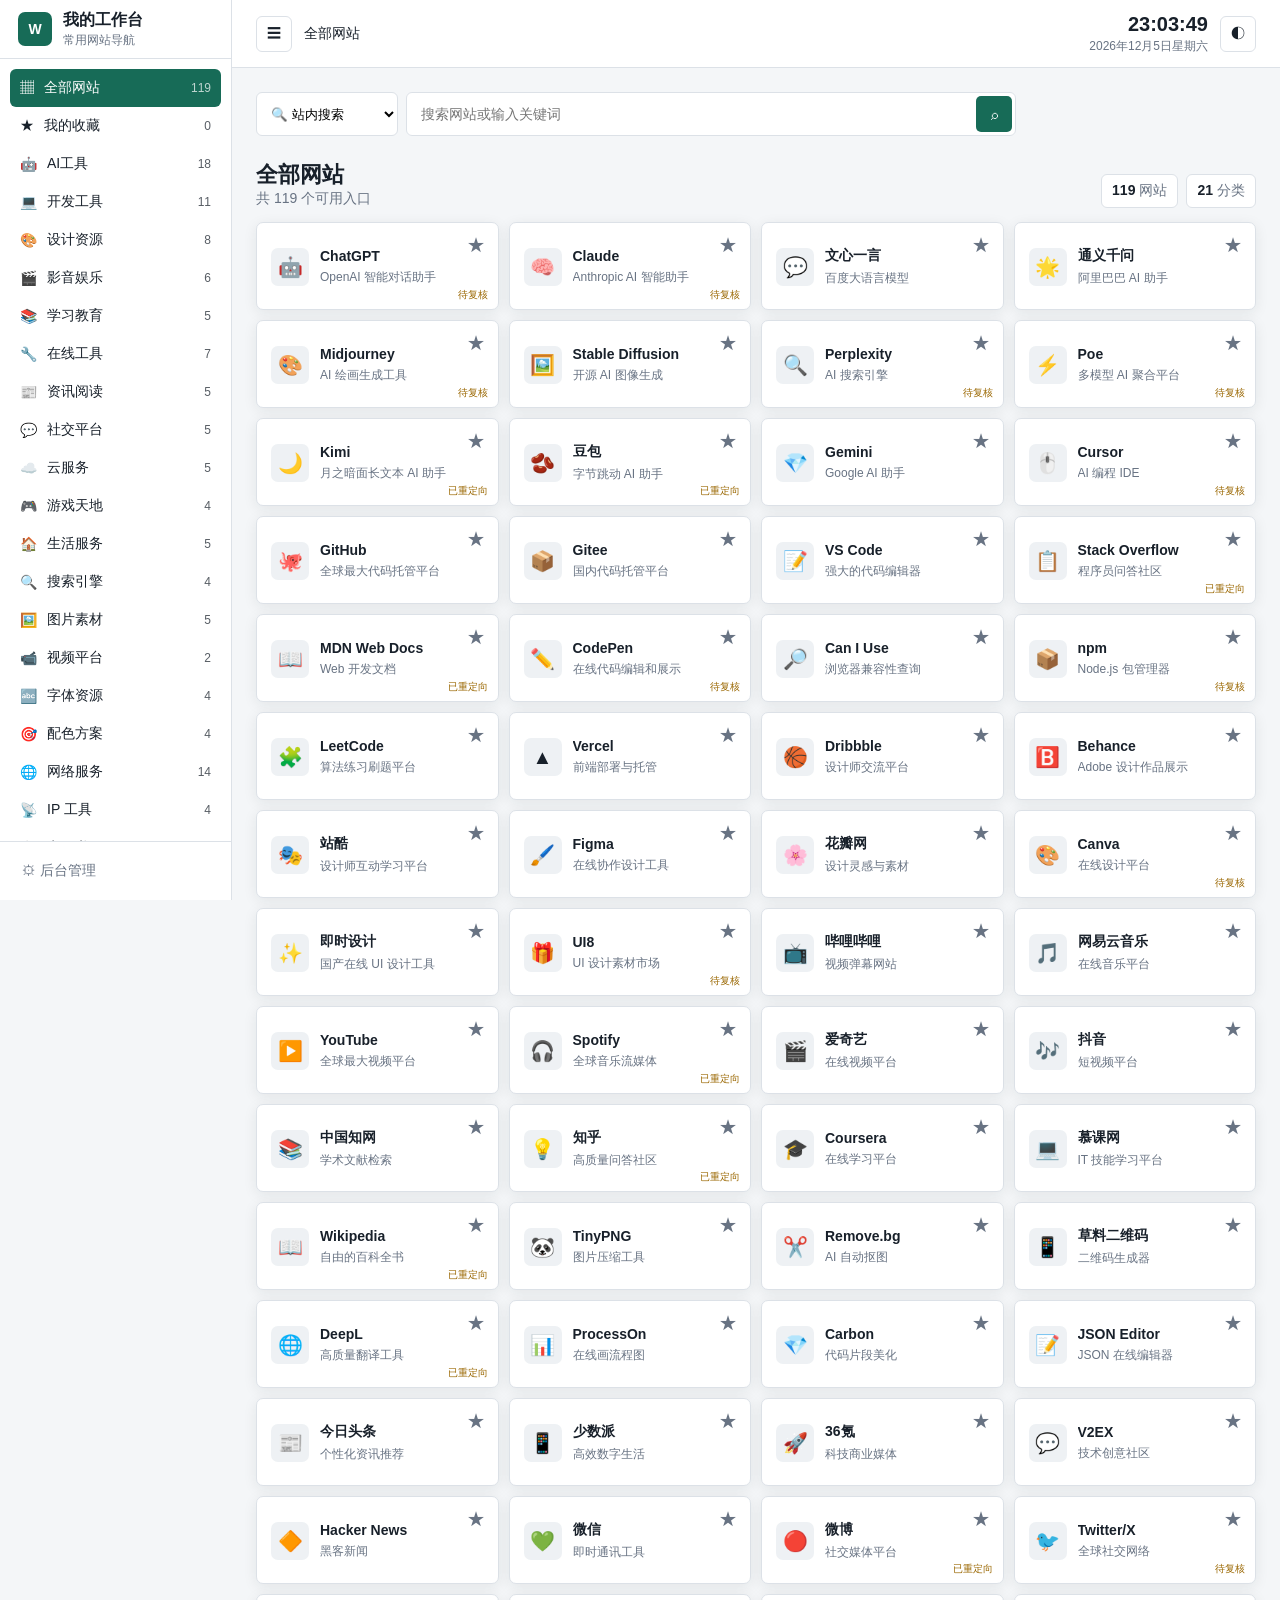
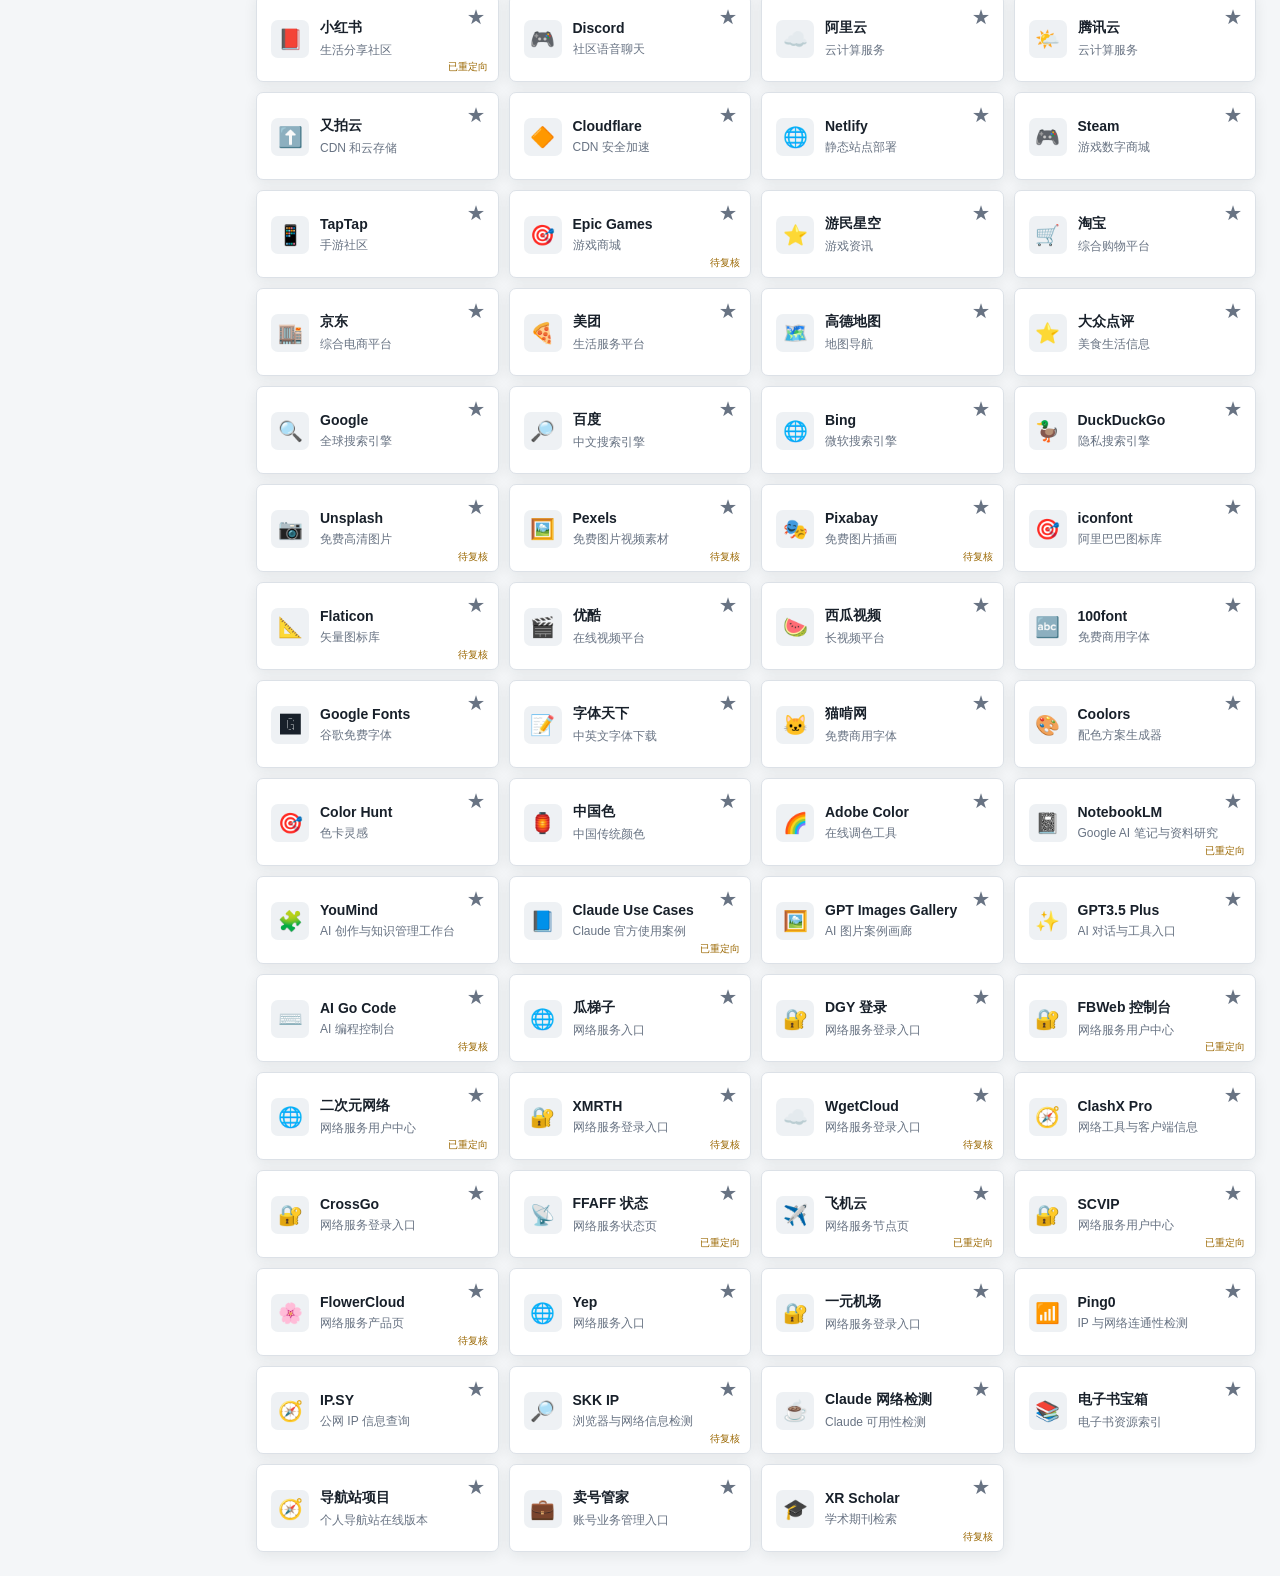
==== commit 5fb08bd2: "Rebuild bookmark navigation workspace" ====
--- a/index.html
+++ b/index.html
@@ -1,1113 +1,95 @@
-<!DOCTYPE html>
+<!doctype html>
 <html lang="zh-CN">
 <head>
-<meta charset="UTF-8">
-<meta name="viewport" content="width=device-width, initial-scale=1.0">
-<title>独行之人导航站</title>
-<link rel="icon" href="data:image/svg+xml,<svg xmlns='http://www.w3.org/2000/svg' viewBox='0 0 100 100'><text y='.9em' font-size='90'>🧭</text></svg>">
+<meta charset="utf-8">
+<meta name="viewport" content="width=device-width,initial-scale=1">
+<title>我的工作台</title>
 <style>
-@import url('https://fonts.googleapis.com/css2?family=Noto+Sans+SC:wght@300;400;500;700;900&display=swap');
-
-:root {
-  --bg-primary: #f5f6f8;
-  --bg-card: #ffffff;
-  --bg-sidebar: #1a1d23;
-  --bg-sidebar-hover: #2a2d35;
-  --bg-sidebar-active: #2d6cdf;
-  --text-primary: #1a1d23;
-  --text-secondary: #5a6072;
-  --text-muted: #8b90a0;
-  --text-sidebar: #c8ccd8;
-  --text-sidebar-active: #ffffff;
-  --accent: #2d6cdf;
-  --accent-light: #e8f0fe;
-  --accent-hover: #1e5bc6;
-  --border: #e5e7ec;
-  --shadow-sm: 0 1px 3px rgba(0,0,0,0.04);
-  --shadow-md: 0 4px 12px rgba(0,0,0,0.06);
-  --shadow-lg: 0 8px 30px rgba(0,0,0,0.08);
-  --radius-sm: 6px;
-  --radius-md: 10px;
-  --radius-lg: 14px;
-  --transition: 0.2s ease;
-  --sidebar-width: 220px;
-  --header-height: 60px;
-}
-
-[data-theme="dark"] {
-  --bg-primary: #0f1117;
-  --bg-card: #1a1d25;
-  --bg-sidebar: #0d0f14;
-  --bg-sidebar-hover: #1a1d25;
-  --text-primary: #e4e6ec;
-  --text-secondary: #9a9eb0;
-  --text-muted: #6b7088;
-  --text-sidebar: #8890a8;
-  --border: #2a2d38;
-  --accent-light: #1a2744;
-  --shadow-sm: 0 1px 3px rgba(0,0,0,0.2);
-  --shadow-md: 0 4px 12px rgba(0,0,0,0.25);
-  --shadow-lg: 0 8px 30px rgba(0,0,0,0.35);
-}
-
-* { margin: 0; padding: 0; box-sizing: border-box; }
-
-body {
-  font-family: 'Noto Sans SC', -apple-system, BlinkMacSystemFont, 'Segoe UI', sans-serif;
-  background: var(--bg-primary);
-  color: var(--text-primary);
-  line-height: 1.6;
-  overflow-x: hidden;
-  min-height: 100vh;
-}
-
-/* ========== SIDEBAR ========== */
-.sidebar {
-  position: fixed;
-  left: 0; top: 0; bottom: 0;
-  width: var(--sidebar-width);
-  background: var(--bg-sidebar);
-  z-index: 100;
-  display: flex;
-  flex-direction: column;
-  transition: transform var(--transition);
-  overflow-y: auto;
-  scrollbar-width: thin;
-  scrollbar-color: rgba(255,255,255,0.1) transparent;
-}
-
-.sidebar-logo {
-  padding: 20px 18px 16px;
-  display: flex;
-  align-items: center;
-  gap: 10px;
-  border-bottom: 1px solid rgba(255,255,255,0.06);
-  flex-shrink: 0;
-}
-
-.sidebar-logo .logo-icon {
-  width: 36px; height: 36px;
-  background: linear-gradient(135deg, #2d6cdf 0%, #6b4ce6 100%);
-  border-radius: 10px;
-  display: flex; align-items: center; justify-content: center;
-  font-size: 18px;
-  box-shadow: 0 2px 10px rgba(45,108,223,0.3);
-}
-
-.sidebar-logo .logo-text {
-  color: #fff;
-  font-size: 15px;
-  font-weight: 700;
-  letter-spacing: 0.5px;
-}
-
-.sidebar-nav { padding: 12px 10px; flex: 1; }
-
-.sidebar-nav .nav-group {
-  margin-bottom: 6px;
-}
-
-.sidebar-nav .nav-group-title {
-  padding: 8px 10px 6px;
-  font-size: 11px;
-  font-weight: 500;
-  color: rgba(255,255,255,0.25);
-  text-transform: uppercase;
-  letter-spacing: 1px;
-}
-
-.sidebar-nav .nav-item {
-  display: flex;
-  align-items: center;
-  gap: 10px;
-  padding: 9px 12px;
-  border-radius: 8px;
-  cursor: pointer;
-  color: var(--text-sidebar);
-  font-size: 13.5px;
-  font-weight: 400;
-  transition: all var(--transition);
-  user-select: none;
-  white-space: nowrap;
-  overflow: hidden;
-  text-overflow: ellipsis;
-}
-
-.sidebar-nav .nav-item:hover {
-  background: var(--bg-sidebar-hover);
-  color: #fff;
-}
-
-.sidebar-nav .nav-item.active {
-  background: var(--bg-sidebar-active);
-  color: var(--text-sidebar-active);
-  font-weight: 500;
-}
-
-.sidebar-nav .nav-item .nav-icon {
-  width: 20px; height: 20px;
-  display: flex; align-items: center; justify-content: center;
-  font-size: 15px;
-  flex-shrink: 0;
-}
-
-.sidebar-nav .nav-item .nav-count {
-  margin-left: auto;
-  background: rgba(255,255,255,0.1);
-  color: rgba(255,255,255,0.5);
-  font-size: 11px;
-  padding: 1px 7px;
-  border-radius: 10px;
-  font-weight: 500;
-}
-
-.sidebar-nav .nav-item.active .nav-count {
-  background: rgba(255,255,255,0.2);
-  color: rgba(255,255,255,0.9);
-}
-
-/* ========== MAIN ========== */
-.main-content {
-  margin-left: var(--sidebar-width);
-  min-height: 100vh;
-  display: flex;
-  flex-direction: column;
-}
-
-/* ========== HEADER ========== */
-.header {
-  height: var(--header-height);
-  background: var(--bg-card);
-  border-bottom: 1px solid var(--border);
-  display: flex;
-  align-items: center;
-  padding: 0 24px;
-  gap: 16px;
-  position: sticky;
-  top: 0;
-  z-index: 50;
-  box-shadow: var(--shadow-sm);
-}
-
-.mobile-menu-btn {
-  display: none;
-  background: none;
-  border: none;
-  font-size: 22px;
-  cursor: pointer;
-  color: var(--text-primary);
-  padding: 4px;
-}
-
-.search-box {
-  flex: 1;
-  max-width: 560px;
-  display: flex;
-  align-items: center;
-  gap: 0;
-  position: relative;
-}
-
-.search-engine-btn {
-  height: 38px;
-  padding: 0 12px;
-  background: var(--bg-primary);
-  border: 1px solid var(--border);
-  border-right: none;
-  border-radius: var(--radius-sm) 0 0 var(--radius-sm);
-  display: flex; align-items: center; gap: 6px;
-  cursor: pointer;
-  font-size: 12.5px;
-  color: var(--text-secondary);
-  font-family: inherit;
-  white-space: nowrap;
-  transition: background var(--transition);
-}
-.search-engine-btn:hover { background: var(--border); }
-
-.search-engine-dropdown {
-  position: absolute;
-  top: calc(100% + 4px);
-  left: 0;
-  background: var(--bg-card);
-  border: 1px solid var(--border);
-  border-radius: var(--radius-md);
-  box-shadow: var(--shadow-lg);
-  padding: 6px;
-  z-index: 200;
-  display: none;
-  min-width: 160px;
-}
-.search-engine-dropdown.show { display: block; }
-
-.search-engine-dropdown .engine-option {
-  padding: 8px 12px;
-  border-radius: 6px;
-  cursor: pointer;
-  font-size: 13px;
-  color: var(--text-secondary);
-  display: flex; align-items: center; gap: 8px;
-  transition: background var(--transition);
-}
-.search-engine-dropdown .engine-option:hover {
-  background: var(--accent-light);
-  color: var(--accent);
-}
-.search-engine-dropdown .engine-option.active {
-  background: var(--accent-light);
-  color: var(--accent);
-  font-weight: 500;
-}
-
-.search-input {
-  flex: 1;
-  height: 38px;
-  border: 1px solid var(--border);
-  border-left: none;
-  border-right: none;
-  padding: 0 14px;
-  font-size: 13.5px;
-  color: var(--text-primary);
-  background: var(--bg-card);
-  outline: none;
-  font-family: inherit;
-}
-.search-input::placeholder { color: var(--text-muted); }
-.search-input:focus { border-color: var(--accent); }
-
-.search-btn {
-  height: 38px;
-  padding: 0 18px;
-  background: var(--accent);
-  color: #fff;
-  border: 1px solid var(--accent);
-  border-radius: 0 var(--radius-sm) var(--radius-sm) 0;
-  cursor: pointer;
-  font-size: 13px;
-  font-family: inherit;
-  font-weight: 500;
-  transition: background var(--transition);
-  white-space: nowrap;
-}
-.search-btn:hover { background: var(--accent-hover); }
-
-.header-actions {
-  display: flex;
-  align-items: center;
-  gap: 6px;
-  margin-left: auto;
-}
-
-.header-action-btn {
-  width: 36px; height: 36px;
-  border-radius: 8px;
-  border: 1px solid var(--border);
-  background: var(--bg-card);
-  cursor: pointer;
-  display: flex; align-items: center; justify-content: center;
-  font-size: 16px;
-  color: var(--text-secondary);
-  transition: all var(--transition);
-}
-.header-action-btn:hover {
-  background: var(--accent-light);
-  color: var(--accent);
-  border-color: var(--accent);
-}
-
-/* ========== CONTENT AREA ========== */
-.content-area {
-  flex: 1;
-  padding: 24px;
-}
-
-.category-header {
-  display: flex;
-  align-items: center;
-  gap: 10px;
-  margin-bottom: 18px;
-  padding-bottom: 12px;
-  border-bottom: 2px solid var(--accent);
-}
-
-.category-header .cat-icon {
-  font-size: 20px;
-}
-
-.category-header h2 {
-  font-size: 17px;
-  font-weight: 700;
-  color: var(--text-primary);
-}
-
-.category-header .cat-count {
-  font-size: 12px;
-  color: var(--text-muted);
-  background: var(--bg-primary);
-  padding: 2px 10px;
-  border-radius: 10px;
-}
-
-/* ========== SITE GRID ========== */
-.sites-grid {
-  display: grid;
-  grid-template-columns: repeat(auto-fill, minmax(260px, 1fr));
-  gap: 14px;
-  margin-bottom: 36px;
-}
-
-.site-card {
-  background: var(--bg-card);
-  border: 1px solid var(--border);
-  border-radius: var(--radius-md);
-  padding: 16px;
-  display: flex;
-  align-items: flex-start;
-  gap: 12px;
-  cursor: pointer;
-  transition: all var(--transition);
-  text-decoration: none;
-  color: inherit;
-  position: relative;
-  overflow: hidden;
-}
-
-.site-card:hover {
-  box-shadow: var(--shadow-md);
-  border-color: var(--accent);
-  transform: translateY(-1px);
-}
-
-.site-card .site-icon {
-  width: 40px; height: 40px;
-  border-radius: 10px;
-  display: flex; align-items: center; justify-content: center;
-  font-size: 20px;
-  flex-shrink: 0;
-  background: var(--accent-light);
-  color: var(--accent);
-  font-weight: 700;
-  overflow: hidden;
-}
-
-.site-card .site-icon img {
-  width: 100%; height: 100%;
-  object-fit: cover;
-  border-radius: 10px;
-}
-
-.site-card .site-info {
-  flex: 1;
-  min-width: 0;
-}
-
-.site-card .site-name {
-  font-size: 14px;
-  font-weight: 600;
-  color: var(--text-primary);
-  margin-bottom: 3px;
-  white-space: nowrap;
-  overflow: hidden;
-  text-overflow: ellipsis;
-}
-
-.site-card .site-desc {
-  font-size: 12px;
-  color: var(--text-muted);
-  line-height: 1.5;
-  display: -webkit-box;
-  -webkit-line-clamp: 2;
-  -webkit-box-orient: vertical;
-  overflow: hidden;
-}
-
-.site-card .fav-btn {
-  position: absolute;
-  top: 8px; right: 8px;
-  background: none;
-  border: none;
-  cursor: pointer;
-  font-size: 14px;
-  opacity: 0;
-  transition: opacity var(--transition);
-  padding: 4px;
-}
-.site-card:hover .fav-btn { opacity: 0.6; }
-.site-card .fav-btn:hover { opacity: 1; }
-.site-card .fav-btn.is-fav { opacity: 1; }
-
-/* ========== SECTION for ALL categories view ========== */
-.all-categories-section {
-  margin-bottom: 32px;
-}
-
-/* ========== FOOTER ========== */
-.footer {
-  padding: 20px 24px;
-  text-align: center;
-  color: var(--text-muted);
-  font-size: 12px;
-  border-top: 1px solid var(--border);
-  margin-top: auto;
-}
-
-.footer a {
-  color: var(--text-muted);
-  text-decoration: none;
-  transition: color var(--transition);
-}
-.footer a:hover {
-  color: var(--accent);
-}
-
-/* ========== OVERLAY ========== */
-.sidebar-overlay {
-  display: none;
-  position: fixed;
-  inset: 0;
-  background: rgba(0,0,0,0.4);
-  z-index: 99;
-}
-
-/* ========== EMPTY STATE ========== */
-.empty-state {
-  text-align: center;
-  padding: 60px 20px;
-  color: var(--text-muted);
-}
-.empty-state .empty-icon { font-size: 48px; margin-bottom: 12px; }
-.empty-state p { font-size: 14px; }
-
-/* ========== SCROLLBAR ========== */
-::-webkit-scrollbar { width: 6px; }
-::-webkit-scrollbar-track { background: transparent; }
-::-webkit-scrollbar-thumb { background: rgba(0,0,0,0.12); border-radius: 3px; }
-::-webkit-scrollbar-thumb:hover { background: rgba(0,0,0,0.2); }
-
-/* ========== MOBILE ========== */
-@media (max-width: 768px) {
-  :root {
-    --sidebar-width: 260px;
-  }
-  .sidebar {
-    transform: translateX(-100%);
-  }
-  .sidebar.open {
-    transform: translateX(0);
-  }
-  .sidebar-overlay.show { display: block; }
-  .main-content { margin-left: 0; }
-  .mobile-menu-btn { display: flex; }
-  .header { padding: 0 16px; }
-  .content-area { padding: 16px; }
-  .sites-grid {
-    grid-template-columns: repeat(auto-fill, minmax(220px, 1fr));
-    gap: 10px;
-  }
-  .search-box { max-width: none; }
-}
-
-@media (max-width: 480px) {
-  .sites-grid {
-    grid-template-columns: 1fr;
-  }
-  .site-card { padding: 12px; }
-}
-
-/* ========== ANIMATIONS ========== */
-@keyframes fadeIn {
-  from { opacity: 0; transform: translateY(8px); }
-  to { opacity: 1; transform: translateY(0); }
-}
-.site-card {
-  animation: fadeIn 0.3s ease both;
-}
-
-/* ========== SEARCH FILTER HIGHLIGHT ========== */
-.search-highlight {
-  background: #fff3cd;
-  padding: 0 2px;
-  border-radius: 2px;
-}
-[data-theme="dark"] .search-highlight {
-  background: #553a00;
-}
+:root{--bg:#f4f6f8;--surface:#fff;--surface2:#eef1f4;--text:#18202a;--muted:#687383;--line:#dce1e7;--accent:#176b57;--accent2:#125443;--danger:#b42318;--warning:#9a6700;--shadow:0 3px 14px rgba(24,32,42,.08)}
+[data-theme="dark"]{--bg:#111417;--surface:#1b2025;--surface2:#252b31;--text:#eef1f4;--muted:#a7b0bb;--line:#343b43;--accent:#49b99a;--accent2:#69c8ad;--danger:#ff8a80;--warning:#f3c969;--shadow:0 4px 18px rgba(0,0,0,.24)}
+*{box-sizing:border-box}body{margin:0;background:var(--bg);color:var(--text);font-family:Inter,"Segoe UI","Microsoft YaHei",sans-serif;font-size:14px}button,input{font:inherit;color:inherit}button{cursor:pointer}.app{min-height:100vh;display:grid;grid-template-columns:232px minmax(0,1fr)}
+.sidebar{position:sticky;top:0;height:100vh;background:var(--surface);border-right:1px solid var(--line);display:flex;flex-direction:column;overflow:hidden}.brand{height:68px;padding:0 18px;display:flex;align-items:center;gap:11px;border-bottom:1px solid var(--line)}.brand-mark{width:34px;height:34px;border-radius:7px;background:var(--accent);color:#fff;display:grid;place-items:center;font-weight:800}.brand strong{display:block;font-size:16px}.brand small{color:var(--muted)}
+.nav-scroll{padding:10px;overflow:auto}.nav-btn{width:100%;height:38px;border:0;background:transparent;border-radius:6px;display:flex;align-items:center;gap:10px;padding:0 10px;text-align:left}.nav-btn:hover{background:var(--surface2)}.nav-btn.active{background:var(--accent);color:#fff}.nav-btn .count{margin-left:auto;font-size:12px;opacity:.72}.sidebar-foot{margin-top:auto;padding:12px;border-top:1px solid var(--line)}.admin-link{display:block;color:var(--muted);text-decoration:none;padding:8px 10px}.admin-link:hover{color:var(--accent)}
+.main{min-width:0}.topbar{height:68px;background:var(--surface);border-bottom:1px solid var(--line);display:flex;align-items:center;padding:0 24px;gap:12px;position:sticky;top:0;z-index:5}.menu-btn{display:none}.clock{margin-left:auto;text-align:right}.clock-time{font-size:20px;font-weight:750;font-variant-numeric:tabular-nums}.clock-date{color:var(--muted);font-size:12px;margin-top:2px}.icon-btn{width:36px;height:36px;border:1px solid var(--line);border-radius:6px;background:var(--surface);display:grid;place-items:center}.icon-btn:hover{background:var(--surface2)}
+.content{padding:24px;max-width:1500px;margin:0 auto}.search-panel{display:flex;gap:8px;max-width:760px}.engine{height:44px;border:1px solid var(--line);border-radius:6px;background:var(--surface);padding:0 10px}.search-wrap{position:relative;flex:1}.search-wrap input{width:100%;height:44px;border:1px solid var(--line);border-radius:6px;background:var(--surface);padding:0 48px 0 14px;outline:none}.search-wrap input:focus{border-color:var(--accent);box-shadow:0 0 0 3px color-mix(in srgb,var(--accent) 16%,transparent)}.search-go{position:absolute;right:4px;top:4px;width:36px;height:36px;border:0;border-radius:5px;background:var(--accent);color:#fff}
+.summary{display:flex;align-items:end;gap:12px;margin:24px 0 14px}.summary h1{font-size:22px;margin:0;letter-spacing:0}.summary p{margin:0;color:var(--muted)}.stats{margin-left:auto;display:flex;gap:8px}.stat{background:var(--surface);border:1px solid var(--line);border-radius:6px;padding:7px 10px;color:var(--muted)}.stat b{color:var(--text);margin-right:4px}
+.grid{display:grid;grid-template-columns:repeat(auto-fill,minmax(224px,1fr));gap:10px}.site-card{position:relative;min-height:88px;background:var(--surface);border:1px solid var(--line);border-radius:7px;padding:14px 42px 12px 14px;text-decoration:none;color:inherit;display:grid;grid-template-columns:38px 1fr;gap:11px;align-items:center;box-shadow:var(--shadow);transition:transform .15s,border-color .15s}.site-card:hover{transform:translateY(-2px);border-color:var(--accent)}.site-icon{width:38px;height:38px;border-radius:7px;background:var(--surface2);display:grid;place-items:center;font-size:20px;font-weight:700}.site-name{font-weight:700;white-space:nowrap;overflow:hidden;text-overflow:ellipsis}.site-desc{color:var(--muted);font-size:12px;margin-top:5px;white-space:nowrap;overflow:hidden;text-overflow:ellipsis}.fav-btn{position:absolute;right:7px;top:7px;width:30px;height:30px;border:0;background:transparent;color:var(--muted);font-size:18px}.fav-btn.active{color:#e2a400}.status{position:absolute;right:10px;bottom:7px;font-size:10px;color:var(--warning)}.empty{grid-column:1/-1;padding:60px 20px;text-align:center;color:var(--muted);background:var(--surface);border:1px dashed var(--line);border-radius:7px}.backdrop{display:none}
+@media(max-width:760px){.app{display:block}.sidebar{position:fixed;left:-248px;width:232px;z-index:20;transition:left .2s}.sidebar.open{left:0}.backdrop.open{display:block;position:fixed;inset:0;background:rgba(0,0,0,.38);z-index:15}.menu-btn{display:grid}.topbar{padding:0 14px;height:60px}.clock-time{font-size:16px}.content{padding:16px}.search-panel{display:grid;grid-template-columns:112px 1fr}.summary{align-items:flex-start;flex-wrap:wrap;margin-top:20px}.stats{width:100%;margin-left:0}.grid{grid-template-columns:repeat(auto-fill,minmax(170px,1fr));gap:8px}.site-card{min-height:82px;padding-left:11px;grid-template-columns:34px 1fr}.site-icon{width:34px;height:34px}.clock-date{max-width:170px;white-space:nowrap;overflow:hidden;text-overflow:ellipsis}}
+@media(max-width:420px){.grid{grid-template-columns:1fr}.clock-date{display:none}.search-panel{grid-template-columns:96px 1fr}}
 </style>
 </head>
 <body>
-<!-- Sidebar -->
-<aside class="sidebar" id="sidebar">
-  <div class="sidebar-logo">
-    <div class="logo-icon">🧭</div>
-    <span class="logo-text">独行之人导航</span>
-  </div>
-  <nav class="sidebar-nav" id="sidebarNav">
-    <!-- Populated by JS -->
-  </nav>
-</aside>
-
-<div class="sidebar-overlay" id="sidebarOverlay"></div>
-
-<!-- Main -->
-<div class="main-content">
-  <header class="header">
-    <button class="mobile-menu-btn" id="menuBtn">☰</button>
-    <div class="search-box">
-      <button class="search-engine-btn" id="engineBtn">
-        <span id="engineIcon">🔍</span>
-        <span id="engineName">站内搜索</span>
-        <span style="font-size:10px;">▼</span>
-      </button>
-      <div class="search-engine-dropdown" id="engineDropdown"></div>
-      <input class="search-input" id="searchInput" type="text" placeholder="搜索网站名称或描述..." autocomplete="off">
-      <button class="search-btn" id="searchBtn">搜索</button>
+<div class="app">
+  <aside class="sidebar" id="sidebar">
+    <div class="brand"><div class="brand-mark">W</div><div><strong>我的工作台</strong><small>常用网站导航</small></div></div>
+    <nav class="nav-scroll" id="categoryNav"></nav>
+    <div class="sidebar-foot"><a class="admin-link" href="admin.html">⚙ 后台管理</a></div>
+  </aside>
+  <div class="backdrop" id="backdrop"></div>
+  <main class="main">
+    <header class="topbar">
+      <button class="icon-btn menu-btn" id="menuBtn" title="打开分类">☰</button>
+      <div id="headerLabel">全部网站</div>
+      <div class="clock" id="clock"><div class="clock-time" id="clockTime"></div><div class="clock-date" id="clockDate"></div></div>
+      <button class="icon-btn" id="themeBtn" title="切换主题">◐</button>
+    </header>
+    <div class="content">
+      <section class="search-panel" id="searchPanel">
+        <select class="engine" id="engineSelect" aria-label="搜索引擎"></select>
+        <div class="search-wrap"><input id="searchInput" type="search" placeholder="搜索网站或输入关键词" autocomplete="off"><button class="search-go" id="searchBtn" title="搜索">⌕</button></div>
+      </section>
+      <div class="summary"><div><h1 id="viewTitle">全部网站</h1><p id="viewSubtitle">按分类整理的个人工作入口</p></div><div class="stats" id="stats"></div></div>
+      <section class="grid" id="siteGrid"></section>
     </div>
-    <div class="header-actions">
-      <button class="header-action-btn" id="themeToggle" title="切换主题">🌙</button>
-    </div>
-  </header>
-
-  <div class="content-area" id="contentArea">
-    <!-- Populated by JS -->
-  </div>
-
-  <footer class="footer">
-    <span>© 2024 独行之人导航站 · </span>
-    <a href="admin.html" title="后台管理">管理入口</a>
-  </footer>
+  </main>
 </div>
-
+<script src="data.js"></script>
 <script>
-// ===================== DATA =====================
-const DEFAULT_DATA = {
-  categories: [
-    { id: 'fav', name: '我的收藏', icon: '⭐', order: -1 },
-    { id: 'ai', name: 'AI工具', icon: '🤖', order: 0 },
-    { id: 'dev', name: '开发工具', icon: '💻', order: 1 },
-    { id: 'design', name: '设计资源', icon: '🎨', order: 2 },
-    { id: 'media', name: '影音娱乐', icon: '🎬', order: 3 },
-    { id: 'study', name: '学习教育', icon: '📚', order: 4 },
-    { id: 'tool', name: '在线工具', icon: '🔧', order: 5 },
-    { id: 'news', name: '资讯阅读', icon: '📰', order: 6 },
-    { id: 'social', name: '社交平台', icon: '💬', order: 7 },
-    { id: 'cloud', name: '云服务', icon: '☁️', order: 8 },
-    { id: 'game', name: '游戏天地', icon: '🎮', order: 9 },
-    { id: 'life', name: '生活服务', icon: '🏠', order: 10 },
-    { id: 'search', name: '搜索引擎', icon: '🔍', order: 11 },
-    { id: 'image', name: '图片素材', icon: '🖼️', order: 12 },
-    { id: 'video', name: '视频平台', icon: '📹', order: 13 },
-    { id: 'font', name: '字体资源', icon: '🔤', order: 14 },
-    { id: 'color', name: '配色方案', icon: '🎯', order: 15 }
-  ],
-  sites: [
-    // AI工具
-    { id: 's1', name: 'ChatGPT', url: 'https://chat.openai.com', desc: 'OpenAI 智能对话助手', icon: '🤖', category: 'ai' },
-    { id: 's2', name: 'Claude', url: 'https://claude.ai', desc: 'Anthropic AI 智能助手', icon: '🧠', category: 'ai' },
-    { id: 's3', name: '文心一言', url: 'https://yiyan.baidu.com', desc: '百度大语言模型', icon: '💬', category: 'ai' },
-    { id: 's4', name: '通义千问', url: 'https://tongyi.aliyun.com', desc: '阿里巴巴 AI 助手', icon: '🌟', category: 'ai' },
-    { id: 's5', name: 'Midjourney', url: 'https://www.midjourney.com', desc: 'AI 绘画生成工具', icon: '🎨', category: 'ai' },
-    { id: 's6', name: 'Stable Diffusion', url: 'https://stability.ai', desc: '开源 AI 图像生成', icon: '🖼️', category: 'ai' },
-    { id: 's7', name: 'Perplexity', url: 'https://www.perplexity.ai', desc: 'AI 搜索引擎', icon: '🔍', category: 'ai' },
-    { id: 's8', name: 'Poe', url: 'https://poe.com', desc: '多模型 AI 聚合平台', icon: '⚡', category: 'ai' },
-    { id: 's9', name: 'Kimi', url: 'https://kimi.moonshot.cn', desc: '月之暗面长文本 AI 助手', icon: '🌙', category: 'ai' },
-    { id: 's10', name: '豆包', url: 'https://www.doubao.com', desc: '字节跳动 AI 助手', icon: '🫘', category: 'ai' },
-    { id: 's11', name: 'Gemini', url: 'https://gemini.google.com', desc: 'Google AI 助手', icon: '💎', category: 'ai' },
-    { id: 's12', name: 'Cursor', url: 'https://cursor.sh', desc: 'AI 编程 IDE', icon: '🖱️', category: 'ai' },
-
-    // 开发工具
-    { id: 'd1', name: 'GitHub', url: 'https://github.com', desc: '全球最大代码托管平台', icon: '🐙', category: 'dev' },
-    { id: 'd2', name: 'Gitee', url: 'https://gitee.com', desc: '国内代码托管平台', icon: '📦', category: 'dev' },
-    { id: 'd3', name: 'VS Code', url: 'https://code.visualstudio.com', desc: '强大的代码编辑器', icon: '📝', category: 'dev' },
-    { id: 'd4', name: 'Stack Overflow', url: 'https://stackoverflow.com', desc: '程序员问答社区', icon: '📋', category: 'dev' },
-    { id: 'd5', name: 'MDN Web Docs', url: 'https://developer.mozilla.org', desc: 'Web 开发文档', icon: '📖', category: 'dev' },
-    { id: 'd6', name: 'CodePen', url: 'https://codepen.io', desc: '在线代码编辑和展示', icon: '✏️', category: 'dev' },
-    { id: 'd7', name: 'Can I Use', url: 'https://caniuse.com', desc: '浏览器兼容性查询', icon: '🔎', category: 'dev' },
-    { id: 'd8', name: 'npm', url: 'https://www.npmjs.com', desc: 'Node.js 包管理器', icon: '📦', category: 'dev' },
-    { id: 'd9', name: 'LeetCode', url: 'https://leetcode.cn', desc: '算法练习刷题平台', icon: '🧩', category: 'dev' },
-    { id: 'd10', name: 'Vercel', url: 'https://vercel.com', desc: '前端部署与托管', icon: '▲', category: 'dev' },
-
-    // 设计资源
-    { id: 'de1', name: 'Dribbble', url: 'https://dribbble.com', desc: '设计师交流平台', icon: '🏀', category: 'design' },
-    { id: 'de2', name: 'Behance', url: 'https://www.behance.net', desc: 'Adobe 设计作品展示', icon: '🅱️', category: 'design' },
-    { id: 'de3', name: '站酷', url: 'https://www.zcool.com.cn', desc: '设计师互动学习平台', icon: '🎭', category: 'design' },
-    { id: 'de4', name: 'Figma', url: 'https://www.figma.com', desc: '在线协作设计工具', icon: '🖌️', category: 'design' },
-    { id: 'de5', name: '花瓣网', url: 'https://huaban.com', desc: '设计灵感与素材', icon: '🌸', category: 'design' },
-    { id: 'de6', name: 'Canva', url: 'https://www.canva.cn', desc: '在线设计平台', icon: '🎨', category: 'design' },
-    { id: 'de7', name: '即时设计', url: 'https://js.design', desc: '国产在线 UI 设计工具', icon: '✨', category: 'design' },
-    { id: 'de8', name: 'UI8', url: 'https://ui8.net', desc: 'UI 设计素材市场', icon: '🎁', category: 'design' },
-
-    // 影音娱乐
-    { id: 'm1', name: '哔哩哔哩', url: 'https://www.bilibili.com', desc: '视频弹幕网站', icon: '📺', category: 'media' },
-    { id: 'm2', name: '网易云音乐', url: 'https://music.163.com', desc: '在线音乐平台', icon: '🎵', category: 'media' },
-    { id: 'm3', name: 'YouTube', url: 'https://www.youtube.com', desc: '全球最大视频平台', icon: '▶️', category: 'media' },
-    { id: 'm4', name: 'Spotify', url: 'https://www.spotify.com', desc: '全球音乐流媒体', icon: '🎧', category: 'media' },
-    { id: 'm5', name: '爱奇艺', url: 'https://www.iqiyi.com', desc: '在线视频平台', icon: '🎬', category: 'media' },
-    { id: 'm6', name: '抖音', url: 'https://www.douyin.com', desc: '短视频平台', icon: '🎶', category: 'media' },
-
-    // 学习教育
-    { id: 'st1', name: '中国知网', url: 'https://www.cnki.net', desc: '学术文献检索', icon: '📚', category: 'study' },
-    { id: 'st2', name: '知乎', url: 'https://www.zhihu.com', desc: '高质量问答社区', icon: '💡', category: 'study' },
-    { id: 'st3', name: 'Coursera', url: 'https://www.coursera.org', desc: '在线学习平台', icon: '🎓', category: 'study' },
-    { id: 'st4', name: '慕课网', url: 'https://www.imooc.com', desc: 'IT 技能学习平台', icon: '💻', category: 'study' },
-    { id: 'st5', name: 'B站大学', url: 'https://www.bilibili.com/learning', desc: 'B站学习频道', icon: '📹', category: 'study' },
-    { id: 'st6', name: 'Wikipedia', url: 'https://zh.wikipedia.org', desc: '自由的百科全书', icon: '📖', category: 'study' },
-
-    // 在线工具
-    { id: 't1', name: 'TinyPNG', url: 'https://tinypng.com', desc: '图片压缩工具', icon: '🐼', category: 'tool' },
-    { id: 't2', name: 'Remove.bg', url: 'https://www.remove.bg', desc: 'AI 自动抠图', icon: '✂️', category: 'tool' },
-    { id: 't3', name: '草料二维码', url: 'https://cli.im', desc: '二维码生成器', icon: '📱', category: 'tool' },
-    { id: 't4', name: 'DeepL', url: 'https://www.deepl.com', desc: '高质量翻译工具', icon: '🌐', category: 'tool' },
-    { id: 't5', name: 'ProcessOn', url: 'https://www.processon.com', desc: '在线画流程图', icon: '📊', category: 'tool' },
-    { id: 't6', name: 'Carbon', url: 'https://carbon.now.sh', desc: '代码片段美化', icon: '💎', category: 'tool' },
-    { id: 't7', name: 'JSON Editor', url: 'https://jsoneditoronline.org', desc: 'JSON 在线编辑器', icon: '📝', category: 'tool' },
-
-    // 资讯阅读
-    { id: 'n1', name: '今日头条', url: 'https://www.toutiao.com', desc: '个性化资讯推荐', icon: '📰', category: 'news' },
-    { id: 'n2', name: '少数派', url: 'https://sspai.com', desc: '高效数字生活', icon: '📱', category: 'news' },
-    { id: 'n3', name: '36氪', url: 'https://36kr.com', desc: '科技商业媒体', icon: '🚀', category: 'news' },
-    { id: 'n4', name: 'V2EX', url: 'https://www.v2ex.com', desc: '技术创意社区', icon: '💬', category: 'news' },
-    { id: 'n5', name: 'Hacker News', url: 'https://news.ycombinator.com', desc: '黑客新闻', icon: '🔶', category: 'news' },
-
-    // 社交平台
-    { id: 'so1', name: '微信', url: 'https://weixin.qq.com', desc: '即时通讯工具', icon: '💚', category: 'social' },
-    { id: 'so2', name: '微博', url: 'https://weibo.com', desc: '社交媒体平台', icon: '🔴', category: 'social' },
-    { id: 'so3', name: 'Twitter/X', url: 'https://x.com', desc: '全球社交网络', icon: '🐦', category: 'social' },
-    { id: 'so4', name: '小红书', url: 'https://www.xiaohongshu.com', desc: '生活分享社区', icon: '📕', category: 'social' },
-    { id: 'so5', name: 'Discord', url: 'https://discord.com', desc: '社区语音聊天', icon: '🎮', category: 'social' },
-
-    // 云服务
-    { id: 'c1', name: '阿里云', url: 'https://www.aliyun.com', desc: '云计算服务', icon: '☁️', category: 'cloud' },
-    { id: 'c2', name: '腾讯云', url: 'https://cloud.tencent.com', desc: '云计算服务', icon: '🌤️', category: 'cloud' },
-    { id: 'c3', name: '又拍云', url: 'https://www.upyun.com', desc: 'CDN 和云存储', icon: '⬆️', category: 'cloud' },
-    { id: 'c4', name: 'Cloudflare', url: 'https://www.cloudflare.com', desc: 'CDN 安全加速', icon: '🔶', category: 'cloud' },
-    { id: 'c5', name: 'Netlify', url: 'https://www.netlify.com', desc: '静态站点部署', icon: '🌐', category: 'cloud' },
-
-    // 游戏天地
-    { id: 'g1', name: 'Steam', url: 'https://store.steampowered.com', desc: '游戏数字商城', icon: '🎮', category: 'game' },
-    { id: 'g2', name: 'TapTap', url: 'https://www.taptap.cn', desc: '手游社区', icon: '📱', category: 'game' },
-    { id: 'g3', name: 'Epic Games', url: 'https://www.epicgames.com', desc: '游戏商城', icon: '🎯', category: 'game' },
-    { id: 'g4', name: '游民星空', url: 'https://www.gamersky.com', desc: '游戏资讯', icon: '⭐', category: 'game' },
-
-    // 生活服务
-    { id: 'l1', name: '淘宝', url: 'https://www.taobao.com', desc: '综合购物平台', icon: '🛒', category: 'life' },
-    { id: 'l2', name: '京东', url: 'https://www.jd.com', desc: '综合电商平台', icon: '🏬', category: 'life' },
-    { id: 'l3', name: '美团', url: 'https://www.meituan.com', desc: '生活服务平台', icon: '🍕', category: 'life' },
-    { id: 'l4', name: '高德地图', url: 'https://www.amap.com', desc: '地图导航', icon: '🗺️', category: 'life' },
-    { id: 'l5', name: '大众点评', url: 'https://www.dianping.com', desc: '美食生活信息', icon: '⭐', category: 'life' },
-
-    // 搜索引擎
-    { id: 'se1', name: 'Google', url: 'https://www.google.com', desc: '全球搜索引擎', icon: '🔍', category: 'search' },
-    { id: 'se2', name: '百度', url: 'https://www.baidu.com', desc: '中文搜索引擎', icon: '🔎', category: 'search' },
-    { id: 'se3', name: 'Bing', url: 'https://www.bing.com', desc: '微软搜索引擎', icon: '🌐', category: 'search' },
-    { id: 'se4', name: 'DuckDuckGo', url: 'https://duckduckgo.com', desc: '隐私搜索引擎', icon: '🦆', category: 'search' },
-
-    // 图片素材
-    { id: 'i1', name: 'Unsplash', url: 'https://unsplash.com', desc: '免费高清图片', icon: '📷', category: 'image' },
-    { id: 'i2', name: 'Pexels', url: 'https://www.pexels.com', desc: '免费图片视频素材', icon: '🖼️', category: 'image' },
-    { id: 'i3', name: 'Pixabay', url: 'https://pixabay.com', desc: '免费图片插画', icon: '🎭', category: 'image' },
-    { id: 'i4', name: 'iconfont', url: 'https://www.iconfont.cn', desc: '阿里巴巴图标库', icon: '🎯', category: 'image' },
-    { id: 'i5', name: 'Flaticon', url: 'https://www.flaticon.com', desc: '矢量图标库', icon: '📐', category: 'image' },
-
-    // 视频平台
-    { id: 'v1', name: '哔哩哔哩', url: 'https://www.bilibili.com', desc: '视频弹幕网站', icon: '📺', category: 'video' },
-    { id: 'v2', name: 'YouTube', url: 'https://www.youtube.com', desc: '全球视频平台', icon: '▶️', category: 'video' },
-    { id: 'v3', name: '优酷', url: 'https://www.youku.com', desc: '在线视频平台', icon: '🎬', category: 'video' },
-    { id: 'v4', name: '西瓜视频', url: 'https://www.ixigua.com', desc: '长视频平台', icon: '🍉', category: 'video' },
-
-    // 字体资源
-    { id: 'f1', name: '100font', url: 'https://www.100font.com', desc: '免费商用字体', icon: '🔤', category: 'font' },
-    { id: 'f2', name: 'Google Fonts', url: 'https://fonts.google.com', desc: '谷歌免费字体', icon: '🅶', category: 'font' },
-    { id: 'f3', name: '字体天下', url: 'https://www.fonts.net.cn', desc: '中英文字体下载', icon: '📝', category: 'font' },
-    { id: 'f4', name: '猫啃网', url: 'https://www.maoken.com', desc: '免费商用字体', icon: '🐱', category: 'font' },
-
-    // 配色方案
-    { id: 'co1', name: 'Coolors', url: 'https://coolors.co', desc: '配色方案生成器', icon: '🎨', category: 'color' },
-    { id: 'co2', name: 'Color Hunt', url: 'https://www.colorhunt.co', desc: '色卡灵感', icon: '🎯', category: 'color' },
-    { id: 'co3', name: '中国色', url: 'https://zhongguose.com', desc: '中国传统颜色', icon: '🏮', category: 'color' },
-    { id: 'co4', name: 'Adobe Color', url: 'https://color.adobe.com', desc: '在线调色工具', icon: '🌈', category: 'color' }
-  ],
-  favorites: [],
-  searchEngines: [
-    { id: 'local', name: '站内搜索', icon: '🔍', urlTemplate: '' },
-    { id: 'google', name: 'Google', icon: '🇬', urlTemplate: 'https://www.google.com/search?q={q}' },
-    { id: 'baidu', name: '百度', icon: '🅱️', urlTemplate: 'https://www.baidu.com/s?wd={q}' },
-    { id: 'bing', name: 'Bing', icon: '🌐', urlTemplate: 'https://www.bing.com/search?q={q}' },
-    { id: 'zhihu', name: '知乎', icon: '💡', urlTemplate: 'https://www.zhihu.com/search?type=content&q={q}' },
-    { id: 'bilibili', name: '哔哩哔哩', icon: '📺', urlTemplate: 'https://search.bilibili.com/all?keyword={q}' },
-    { id: 'github', name: 'GitHub', icon: '🐙', urlTemplate: 'https://github.com/search?q={q}' },
-    { id: 'douyin', name: '抖音', icon: '🎵', urlTemplate: 'https://www.douyin.com/search/{q}' },
-    { id: 'duckduckgo', name: 'DuckDuckGo', icon: '🦆', urlTemplate: 'https://duckduckgo.com/?q={q}' }
-  ]
-};
-
-// ===================== STATE =====================
-let state = {
-  data: null,
-  currentCategory: 'all',
-  currentEngine: 'local',
-  searchQuery: '',
-  theme: 'light'
-};
-
-// ===================== STORAGE =====================
-function loadData() {
-  try {
-    const saved = localStorage.getItem('nav_data_v4');
-    if (saved) {
-      const parsed = JSON.parse(saved);
-      // Merge with defaults to ensure new fields exist
-      state.data = {
-        categories: (parsed.categories && parsed.categories.length > 0) ? parsed.categories : DEFAULT_DATA.categories,
-        sites: (parsed.sites && parsed.sites.length > 0) ? parsed.sites : DEFAULT_DATA.sites,
-        favorites: parsed.favorites || [],
-        searchEngines: (parsed.searchEngines && parsed.searchEngines.length > 0) ? parsed.searchEngines : DEFAULT_DATA.searchEngines
-      };
-    } else {
-      state.data = JSON.parse(JSON.stringify(DEFAULT_DATA));
-    }
-  } catch (e) {
-    console.error('Load data error:', e);
-    state.data = JSON.parse(JSON.stringify(DEFAULT_DATA));
+(function(){
+  'use strict';
+  let data=NavStore.load(),current='all',query='',timer;
+  const $=id=>document.getElementById(id);
+  const categoryMap=()=>new Map(data.categories.map(c=>[c.id,c]));
+  function visibleSites(){return data.sites.filter(s=>s.visibility!==false&&s.status!=='dead')}
+  function renderNav(){
+    const counts=new Map(); visibleSites().forEach(s=>counts.set(s.category,(counts.get(s.category)||0)+1));
+    const items=[{id:'all',name:'全部网站',icon:'▦',count:visibleSites().length}];
+    if(data.settings.showFavorites)items.push({id:'fav',name:'我的收藏',icon:'★',count:data.favorites.length});
+    data.categories.slice().sort((a,b)=>a.order-b.order).forEach(c=>items.push({...c,count:counts.get(c.id)||0}));
+    $('categoryNav').innerHTML=items.map(x=>'<button class="nav-btn '+(current===x.id?'active':'')+'" data-id="'+x.id+'"><span>'+x.icon+'</span><span>'+escapeHtml(x.name)+'</span><span class="count">'+x.count+'</span></button>').join('');
+    $('categoryNav').querySelectorAll('button').forEach(b=>b.onclick=()=>{current=b.dataset.id;query='';$('searchInput').value='';render();closeMenu()});
   }
-
-  // nav_favorites_v4 作为独立收藏存储（优先级高于data内的favorites）
-  try {
-    const favs = localStorage.getItem('nav_favorites_v4');
-    if (favs) state.data.favorites = JSON.parse(favs);
-  } catch(e) {}
-
-  // Load theme
-  state.theme = localStorage.getItem('nav_theme') || 'light';
-  document.documentElement.setAttribute('data-theme', state.theme);
-  // updateThemeIcon 在init()中DOM就绪后调用，此处不调用
-}
-
-function saveData() {
-  try {
-    localStorage.setItem('nav_data_v4', JSON.stringify(state.data));
-  } catch(e) { console.error('Save error:', e); }
-}
-
-function saveFavorites() {
-  try {
-    localStorage.setItem('nav_favorites_v4', JSON.stringify(state.data.favorites));
-    // 同步到nav_data_v4，确保admin读取时favorites数据一致
-    saveData();
-  } catch(e) {}
-}
-
-// ===================== RENDER =====================
-function renderSidebar() {
-  const nav = document.getElementById('sidebarNav');
-  const cats = state.data.categories
-    .filter(c => c.id !== 'fav')
-    .sort((a, b) => (a.order || 0) - (b.order || 0));
-
-  const favCount = state.data.favorites.length;
-  const allCount = state.data.sites.length;
-
-  let html = '';
-  // All & Favorites
-  html += `<div class="nav-group">`;
-  html += `<div class="nav-item ${state.currentCategory === 'all' ? 'active' : ''}" data-cat="all">
-    <span class="nav-icon">🏠</span><span>全部站点</span>
-    <span class="nav-count">${allCount}</span>
-  </div>`;
-  if (favCount > 0) {
-    html += `<div class="nav-item ${state.currentCategory === 'fav' ? 'active' : ''}" data-cat="fav">
-      <span class="nav-icon">⭐</span><span>我的收藏</span>
-      <span class="nav-count">${favCount}</span>
-    </div>`;
+  function render(){
+    data=NavStore.load(); const cats=categoryMap(); let sites=visibleSites();
+    if(current==='fav')sites=sites.filter(s=>data.favorites.includes(s.id)); else if(current!=='all')sites=sites.filter(s=>s.category===current);
+    if(query){const q=query.toLowerCase();sites=sites.filter(s=>(s.name+' '+s.desc+' '+s.url).toLowerCase().includes(q))}
+    const title=query?'搜索结果':current==='all'?'全部网站':current==='fav'?'我的收藏':(cats.get(current)?.name||'全部网站');
+    $('headerLabel').textContent=title;$('viewTitle').textContent=title;
+    $('viewSubtitle').textContent=query?'找到 '+sites.length+' 个匹配网站':'共 '+sites.length+' 个可用入口';
+    $('siteGrid').innerHTML=sites.length?sites.map(siteCard).join(''):'<div class="empty">没有符合条件的网站</div>';
+    $('siteGrid').querySelectorAll('.fav-btn').forEach(btn=>btn.onclick=e=>{e.preventDefault();e.stopPropagation();toggleFavorite(btn.dataset.id)});
+    $('searchPanel').style.display=data.settings.showSearch?'flex':'none';
+    $('themeBtn').style.display=data.settings.showThemeToggle?'grid':'none';
+    $('clock').style.display=(data.settings.showTime||data.settings.showDate)?'block':'none';
+    $('stats').style.display=data.settings.showStats?'flex':'none';
+    $('stats').innerHTML='<span class="stat"><b>'+visibleSites().length+'</b>网站</span><span class="stat"><b>'+data.categories.length+'</b>分类</span>';
+    renderNav();
   }
-  html += `</div>`;
-
-  // Category groups
-  html += `<div class="nav-group"><div class="nav-group-title">分类导航</div>`;
-  cats.forEach(cat => {
-    const count = state.data.sites.filter(s => s.category === cat.id).length;
-    html += `<div class="nav-item ${state.currentCategory === cat.id ? 'active' : ''}" data-cat="${cat.id}">
-      <span class="nav-icon">${cat.icon}</span><span>${cat.name}</span>
-      <span class="nav-count">${count}</span>
-    </div>`;
-  });
-  html += `</div>`;
-
-  nav.innerHTML = html;
-
-  // Bind events
-  nav.querySelectorAll('.nav-item').forEach(item => {
-    item.addEventListener('click', () => {
-      state.currentCategory = item.dataset.cat;
-      state.searchQuery = '';
-      document.getElementById('searchInput').value = '';
-      renderSidebar();
-      renderContent();
-      closeMobileMenu();
-    });
-  });
-}
-
-function renderContent() {
-  const area = document.getElementById('contentArea');
-  const query = state.searchQuery.toLowerCase().trim();
-  const catId = state.currentCategory;
-
-  if (catId === 'all' && !query) {
-    // Show all categories with their sites
-    renderAllCategories(area);
-  } else if (catId === 'fav') {
-    renderFavorites(area, query);
-  } else {
-    renderSingleCategory(area, catId, query);
-  }
-}
-
-function renderAllCategories(area) {
-  const cats = state.data.categories
-    .filter(c => c.id !== 'fav')
-    .sort((a, b) => (a.order || 0) - (b.order || 0));
-
-  let html = '';
-  cats.forEach(cat => {
-    const sites = state.data.sites.filter(s => s.category === cat.id);
-    if (sites.length === 0) return;
-
-    html += `<div class="all-categories-section">`;
-    html += `<div class="category-header">
-      <span class="cat-icon">${cat.icon}</span>
-      <h2>${cat.name}</h2>
-      <span class="cat-count">${sites.length} 个站点</span>
-    </div>`;
-    html += `<div class="sites-grid">`;
-    sites.forEach((site, i) => {
-      html += renderSiteCard(site, i);
-    });
-    html += `</div></div>`;
-  });
-
-  if (!html) {
-    html = `<div class="empty-state"><div class="empty-icon">📭</div><p>暂无站点，请在后台管理中添加</p></div>`;
-  }
-  area.innerHTML = html;
-  bindCardEvents();
-}
-
-function renderFavorites(area, query) {
-  const favSites = state.data.sites.filter(s => state.data.favorites.includes(s.id));
-  const filtered = query
-    ? favSites.filter(s => s.name.toLowerCase().includes(query) || (s.desc || '').toLowerCase().includes(query))
-    : favSites;
-
-  let html = `<div class="category-header">
-    <span class="cat-icon">⭐</span>
-    <h2>我的收藏</h2>
-    <span class="cat-count">${filtered.length} 个站点</span>
-  </div>`;
-
-  if (filtered.length === 0) {
-    html += `<div class="empty-state"><div class="empty-icon">⭐</div><p>还没有收藏任何站点，点击卡片右上角的星标添加收藏</p></div>`;
-  } else {
-    html += `<div class="sites-grid">`;
-    filtered.forEach((site, i) => { html += renderSiteCard(site, i); });
-    html += `</div>`;
-  }
-  area.innerHTML = html;
-  bindCardEvents();
-}
-
-function renderSingleCategory(area, catId, query) {
-  let sites;
-  if (catId === 'all') {
-    sites = state.data.sites;
-  } else {
-    sites = state.data.sites.filter(s => s.category === catId);
-  }
-
-  if (query) {
-    // 在当前分类范围内搜索，而不是全局搜索
-    sites = sites.filter(s =>
-      s.name.toLowerCase().includes(query) || (s.desc || '').toLowerCase().includes(query) || s.url.toLowerCase().includes(query)
-    );
-  }
-
-  const cat = state.data.categories.find(c => c.id === catId);
-  const catName = query ? `搜索结果` : (cat ? cat.name : '全部站点');
-  const catIcon = query ? '🔍' : (cat ? cat.icon : '🏠');
-
-  let html = `<div class="category-header">
-    <span class="cat-icon">${catIcon}</span>
-    <h2>${catName}</h2>
-    <span class="cat-count">${sites.length} 个站点</span>
-  </div>`;
-
-  if (sites.length === 0) {
-    html += `<div class="empty-state"><div class="empty-icon">🔍</div><p>${query ? '没有找到匹配的站点' : '该分类下暂无站点'}</p></div>`;
-  } else {
-    html += `<div class="sites-grid">`;
-    sites.forEach((site, i) => { html += renderSiteCard(site, i); });
-    html += `</div>`;
-  }
-  area.innerHTML = html;
-  bindCardEvents();
-}
-
-function renderSiteCard(site, index) {
-  const isFav = state.data.favorites.includes(site.id);
-  const delay = Math.min(index * 0.03, 0.5);
-  const iconContent = site.icon || site.name.charAt(0);
-  const isEmoji = /[\u{1F000}-\u{1FFFF}|\u{2600}-\u{27BF}|\u{FE00}-\u{FEFF}|\u{1F900}-\u{1F9FF}|\u{2B50}|\u{2705}|\u{274C}|\u{25B2}|\u{25B6}|\u{23F0}]/u.test(iconContent);
-
-  return `<a class="site-card" href="${site.url}" target="_blank" rel="noopener" data-id="${site.id}" style="animation-delay:${delay}s" title="${site.name} - ${site.desc}">
-    <div class="site-icon">${isEmoji ? iconContent : `<span style="font-size:16px;font-weight:700;">${site.name.charAt(0)}</span>`}</div>
-    <div class="site-info">
-      <div class="site-name">${site.name}</div>
-      <div class="site-desc">${site.desc}</div>
-    </div>
-    <button class="fav-btn ${isFav ? 'is-fav' : ''}" data-fav-id="${site.id}" title="${isFav ? '取消收藏' : '添加收藏'}">${isFav ? '⭐' : '☆'}</button>
-  </a>`;
-}
-
-function bindCardEvents() {
-  document.querySelectorAll('.fav-btn').forEach(btn => {
-    btn.addEventListener('click', (e) => {
-      e.preventDefault();
-      e.stopPropagation();
-      const siteId = btn.dataset.favId;
-      toggleFavorite(siteId);
-    });
-  });
-}
-
-function toggleFavorite(siteId) {
-  const idx = state.data.favorites.indexOf(siteId);
-  if (idx > -1) {
-    state.data.favorites.splice(idx, 1);
-  } else {
-    state.data.favorites.push(siteId);
-  }
-  saveFavorites();
-  renderSidebar();
-  renderContent();
-}
-
-// ===================== SEARCH =====================
-function renderSearchEngines() {
-  const dropdown = document.getElementById('engineDropdown');
-  let html = '';
-  state.data.searchEngines.forEach(eng => {
-    html += `<div class="engine-option ${state.currentEngine === eng.id ? 'active' : ''}" data-engine="${eng.id}">
-      <span>${eng.icon}</span> ${eng.name}
-    </div>`;
-  });
-  dropdown.innerHTML = html;
-
-  dropdown.querySelectorAll('.engine-option').forEach(opt => {
-    opt.addEventListener('click', () => {
-      state.currentEngine = opt.dataset.engine;
-      updateEngineDisplay();
-      dropdown.classList.remove('show');
-    });
-  });
-}
-
-function updateEngineDisplay() {
-  const eng = state.data.searchEngines.find(e => e.id === state.currentEngine);
-  if (eng) {
-    document.getElementById('engineIcon').textContent = eng.icon;
-    document.getElementById('engineName').textContent = eng.name;
-  }
-  const input = document.getElementById('searchInput');
-  input.placeholder = state.currentEngine === 'local'
-    ? '搜索网站名称或描述...'
-    : `在 ${state.data.searchEngines.find(e => e.id === state.currentEngine)?.name || ''} 中搜索...`;
-}
-
-function doSearch() {
-  const query = document.getElementById('searchInput').value.trim();
-  if (!query) {
-    state.searchQuery = '';
-    renderContent();
-    return;
-  }
-
-  if (state.currentEngine === 'local') {
-    state.searchQuery = query;
-    state.currentCategory = 'all';
-    renderSidebar();
-    renderContent();
-  } else {
-    const eng = state.data.searchEngines.find(e => e.id === state.currentEngine);
-    if (eng && eng.urlTemplate) {
-      window.open(eng.urlTemplate.replace('{q}', encodeURIComponent(query)), '_blank');
-    }
-  }
-}
-
-// ===================== THEME =====================
-function toggleTheme() {
-  state.theme = state.theme === 'light' ? 'dark' : 'light';
-  document.documentElement.setAttribute('data-theme', state.theme);
-  localStorage.setItem('nav_theme', state.theme);
-  updateThemeIcon();
-}
-
-function updateThemeIcon() {
-  const btn = document.getElementById('themeToggle');
-  if (btn) btn.textContent = state.theme === 'light' ? '🌙' : '☀️';
-}
-
-// ===================== MOBILE =====================
-function closeMobileMenu() {
-  document.getElementById('sidebar').classList.remove('open');
-  document.getElementById('sidebarOverlay').classList.remove('show');
-}
-
-// ===================== INIT =====================
-function init() {
-  loadData();
-  renderSidebar();
-  renderContent();
-  renderSearchEngines();
-  updateEngineDisplay();
-
-  // Events
-  document.getElementById('engineBtn').addEventListener('click', (e) => {
-    e.stopPropagation();
-    document.getElementById('engineDropdown').classList.toggle('show');
-  });
-
-  document.addEventListener('click', () => {
-    document.getElementById('engineDropdown').classList.remove('show');
-  });
-
-  document.getElementById('searchBtn').addEventListener('click', doSearch);
-  document.getElementById('searchInput').addEventListener('keydown', (e) => {
-    if (e.key === 'Enter') doSearch();
-  });
-
-  // Live search for local
-  document.getElementById('searchInput').addEventListener('input', () => {
-    if (state.currentEngine === 'local') {
-      state.searchQuery = document.getElementById('searchInput').value.trim();
-      if (state.searchQuery) {
-        state.currentCategory = 'all';
-        renderSidebar();
-      }
-      renderContent();
-    }
-  });
-
-  document.getElementById('themeToggle').addEventListener('click', toggleTheme);
-
-  document.getElementById('menuBtn').addEventListener('click', () => {
-    document.getElementById('sidebar').classList.toggle('open');
-    document.getElementById('sidebarOverlay').classList.toggle('show');
-  });
-
-  document.getElementById('sidebarOverlay').addEventListener('click', closeMobileMenu);
-}
-
-init();
+  function siteCard(s){const fav=data.favorites.includes(s.id),desc=data.settings.showDescriptions?'<div class="site-desc">'+escapeHtml(s.desc||s.url)+'</div>':'';const status=s.status==='review'?'<span class="status">待复核</span>':s.status==='redirect'?'<span class="status">已重定向</span>':'';return '<a class="site-card" href="'+escapeAttr(s.finalUrl||s.url)+'" target="_blank" rel="noopener"><div class="site-icon">'+escapeHtml(s.icon||domainInitial(s.url))+'</div><div><div class="site-name">'+escapeHtml(s.name)+'</div>'+desc+'</div><button class="fav-btn '+(fav?'active':'')+'" data-id="'+s.id+'" title="'+(fav?'取消收藏':'加入收藏')+'">★</button>'+status+'</a>'}
+  function toggleFavorite(id){const set=new Set(data.favorites);set.has(id)?set.delete(id):set.add(id);data.favorites=[...set];NavStore.save(data);render()}
+  function doSearch(){const value=$('searchInput').value.trim(),engine=$('engineSelect').value;if(!value)return;if(engine==='local'){query=value;current='all';render()}else{const item=data.searchEngines.find(e=>e.id===engine);if(item)window.open(item.urlTemplate.replace('{q}',encodeURIComponent(value)),'_blank','noopener')}}
+  function renderEngines(){$('engineSelect').innerHTML=data.searchEngines.map(e=>'<option value="'+e.id+'">'+escapeHtml(e.icon+' '+e.name)+'</option>').join('')}
+  function updateClock(){const now=new Date(),timeOptions={hour:'2-digit',minute:'2-digit',hour12:false};if(data.settings.showSeconds)timeOptions.second='2-digit';$('clockTime').textContent=data.settings.showTime?now.toLocaleTimeString('zh-CN',timeOptions):'';$('clockDate').textContent=data.settings.showDate?now.toLocaleDateString('zh-CN',{year:'numeric',month:'long',day:'numeric',weekday:'long'}):''}
+  function closeMenu(){$('sidebar').classList.remove('open');$('backdrop').classList.remove('open')}
+  function domainInitial(url){try{return new URL(url).hostname.replace(/^www\./,'')[0].toUpperCase()}catch{return '?'}}
+  function escapeHtml(v){const d=document.createElement('div');d.textContent=String(v||'');return d.innerHTML}
+  function escapeAttr(v){return escapeHtml(v).replace(/"/g,'&quot;')}
+  $('searchBtn').onclick=doSearch;$('searchInput').onkeydown=e=>{if(e.key==='Enter')doSearch()};$('searchInput').oninput=e=>{if($('engineSelect').value==='local'){query=e.target.value.trim();current='all';render()}};
+  $('menuBtn').onclick=()=>{$('sidebar').classList.add('open');$('backdrop').classList.add('open')};$('backdrop').onclick=closeMenu;
+  $('themeBtn').onclick=()=>{const dark=document.documentElement.dataset.theme==='dark';document.documentElement.dataset.theme=dark?'light':'dark';localStorage.setItem('nav_theme',dark?'light':'dark')};
+  window.addEventListener('storage',e=>{if(e.key===NavStore.STORAGE_KEY){data=NavStore.load();renderEngines();render()}});
+  document.documentElement.dataset.theme=localStorage.getItem('nav_theme')||'light';renderEngines();render();updateClock();timer=setInterval(updateClock,1000);
+})();
 </script>
 </body>
 </html>
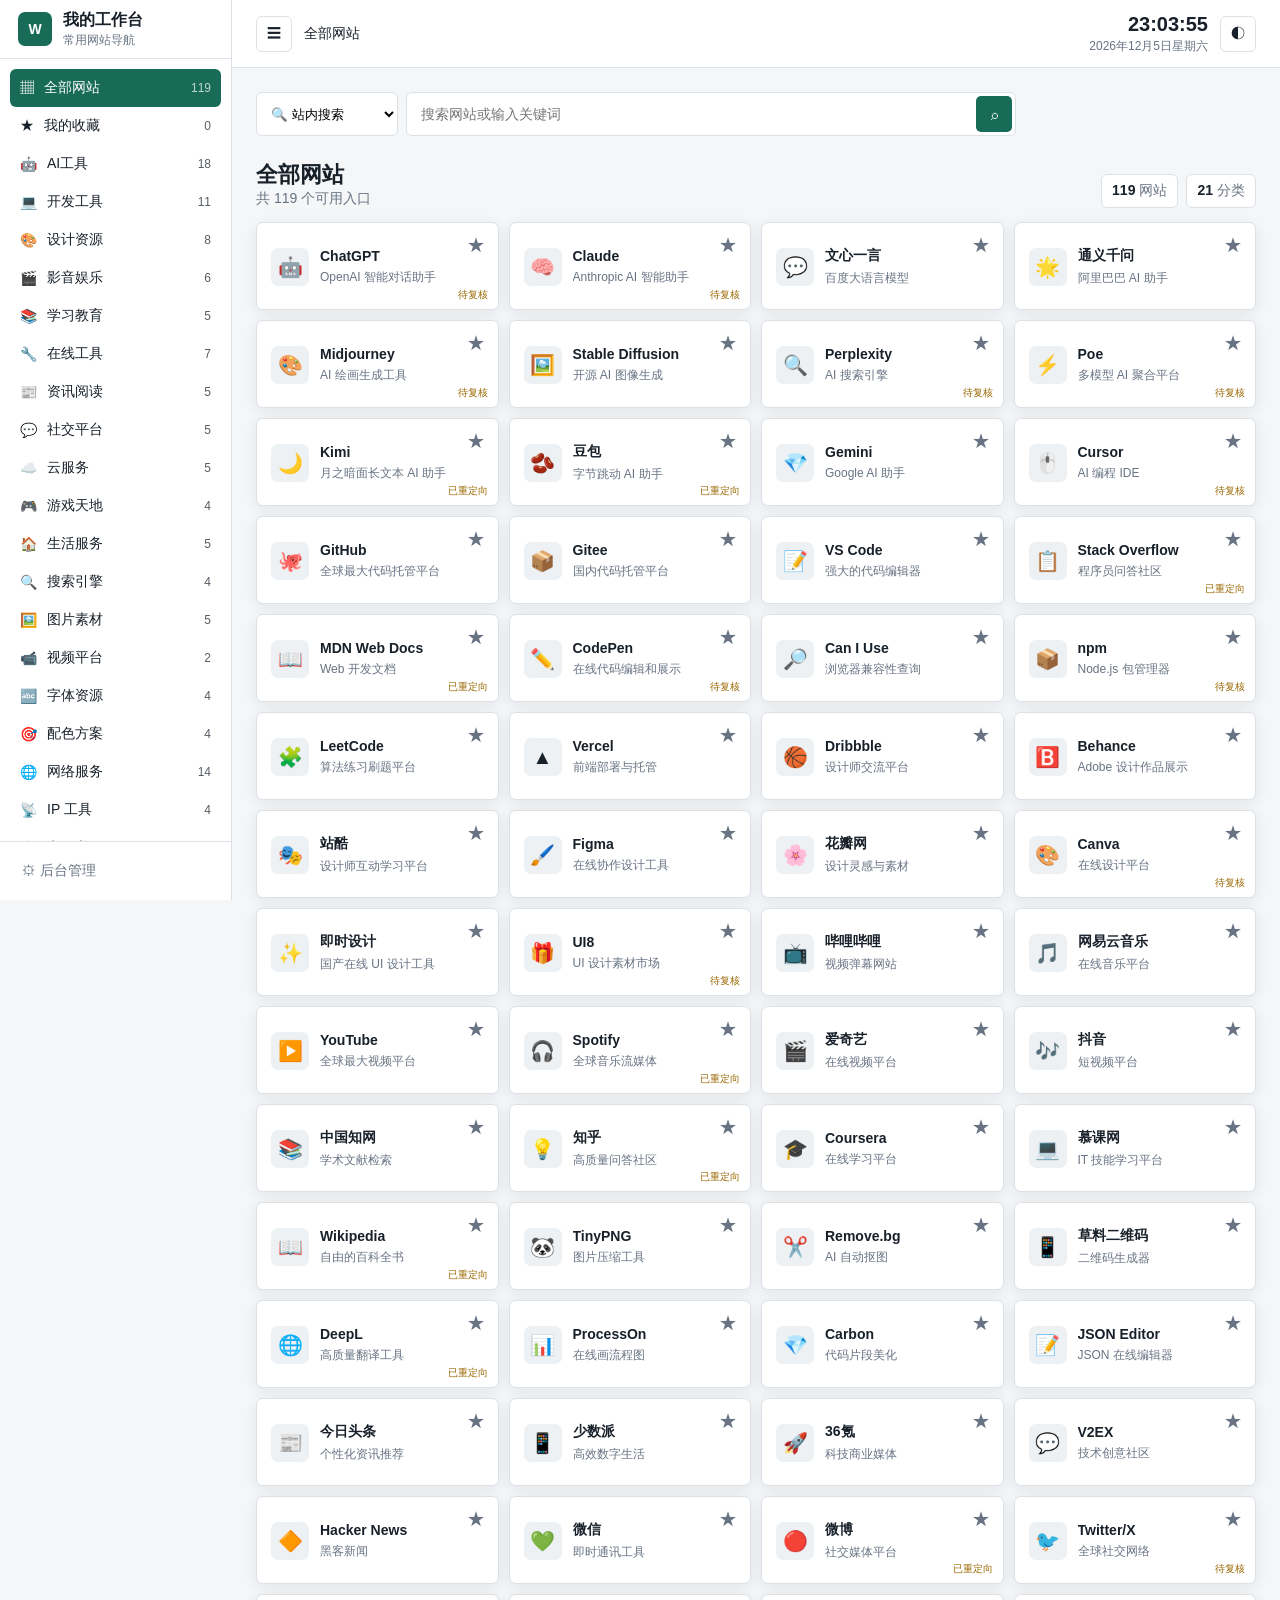
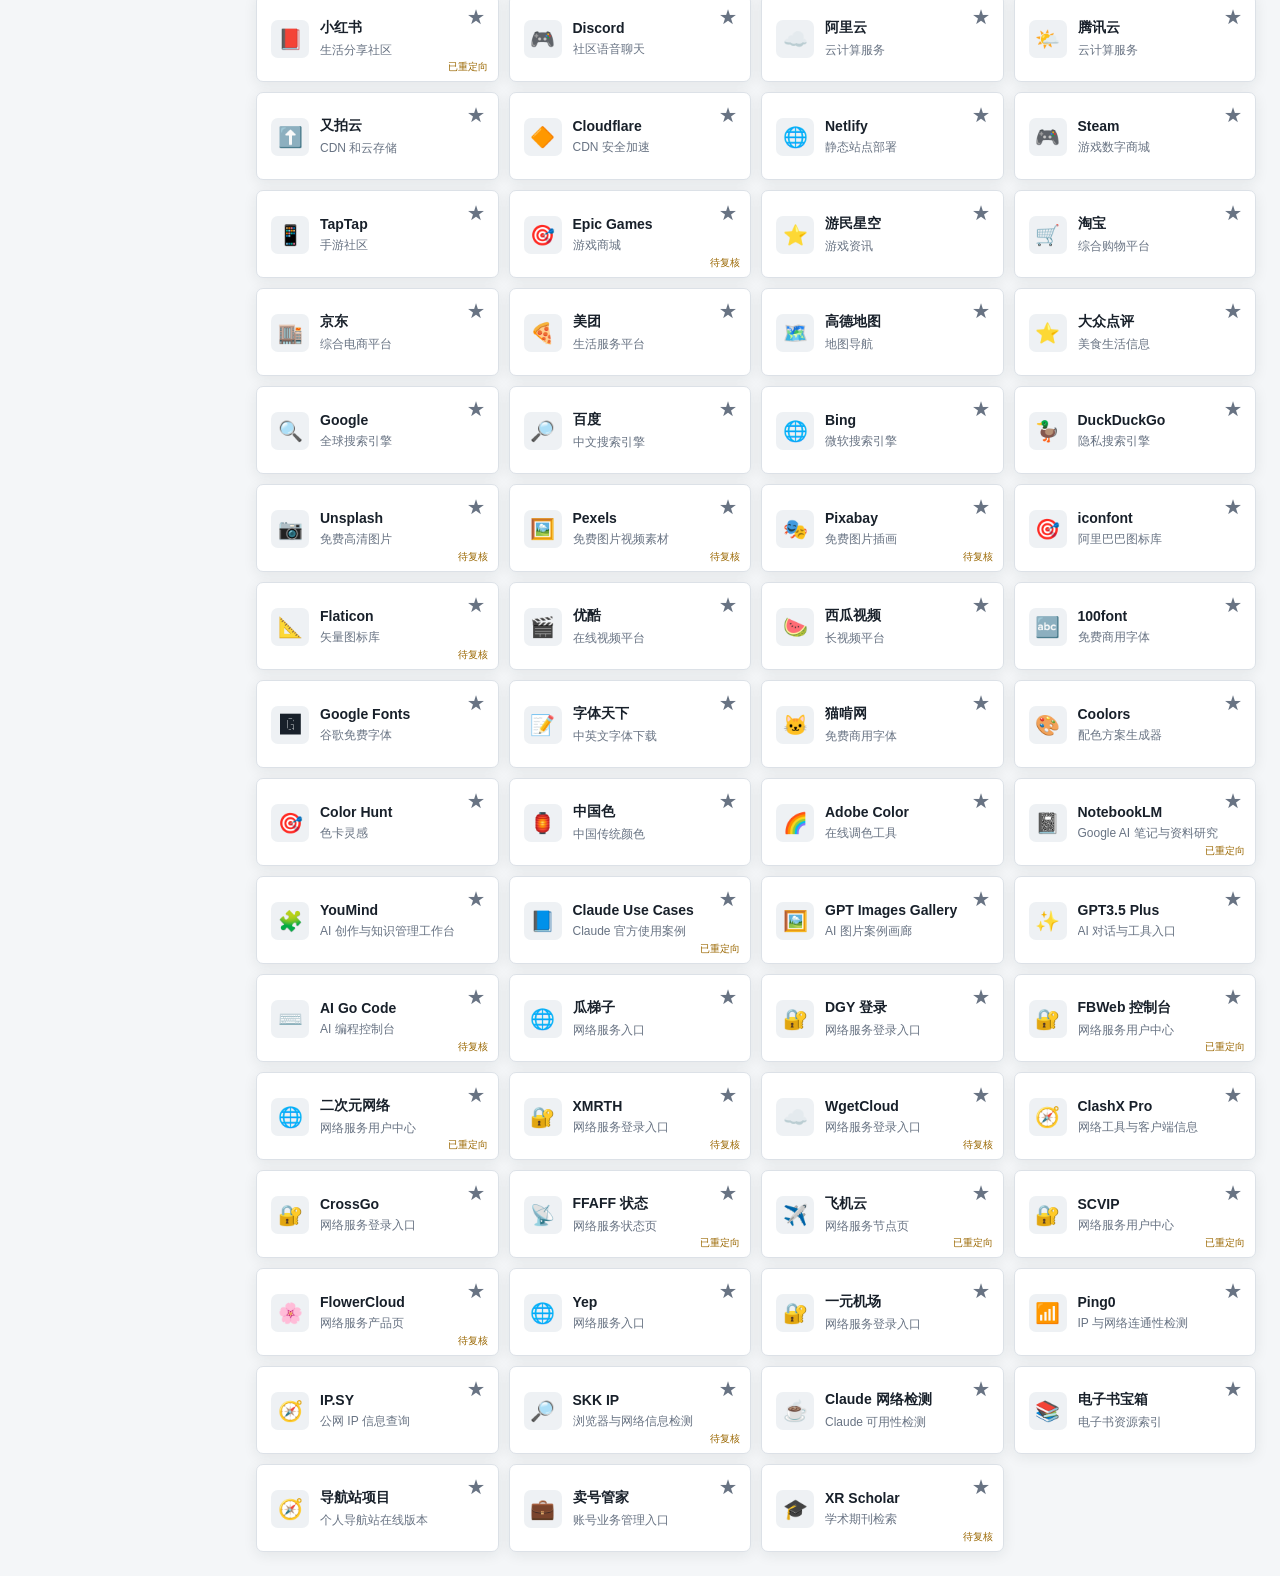
==== commit af3fea1e: "Load merge fix on homepage" ====
--- a/index.html
+++ b/index.html
@@ -44,6 +44,7 @@
   </main>
 </div>
 <script src="data.js"></script>
+<script src="merge-fix.js"></script>
 <script>
 (function(){
   'use strict';
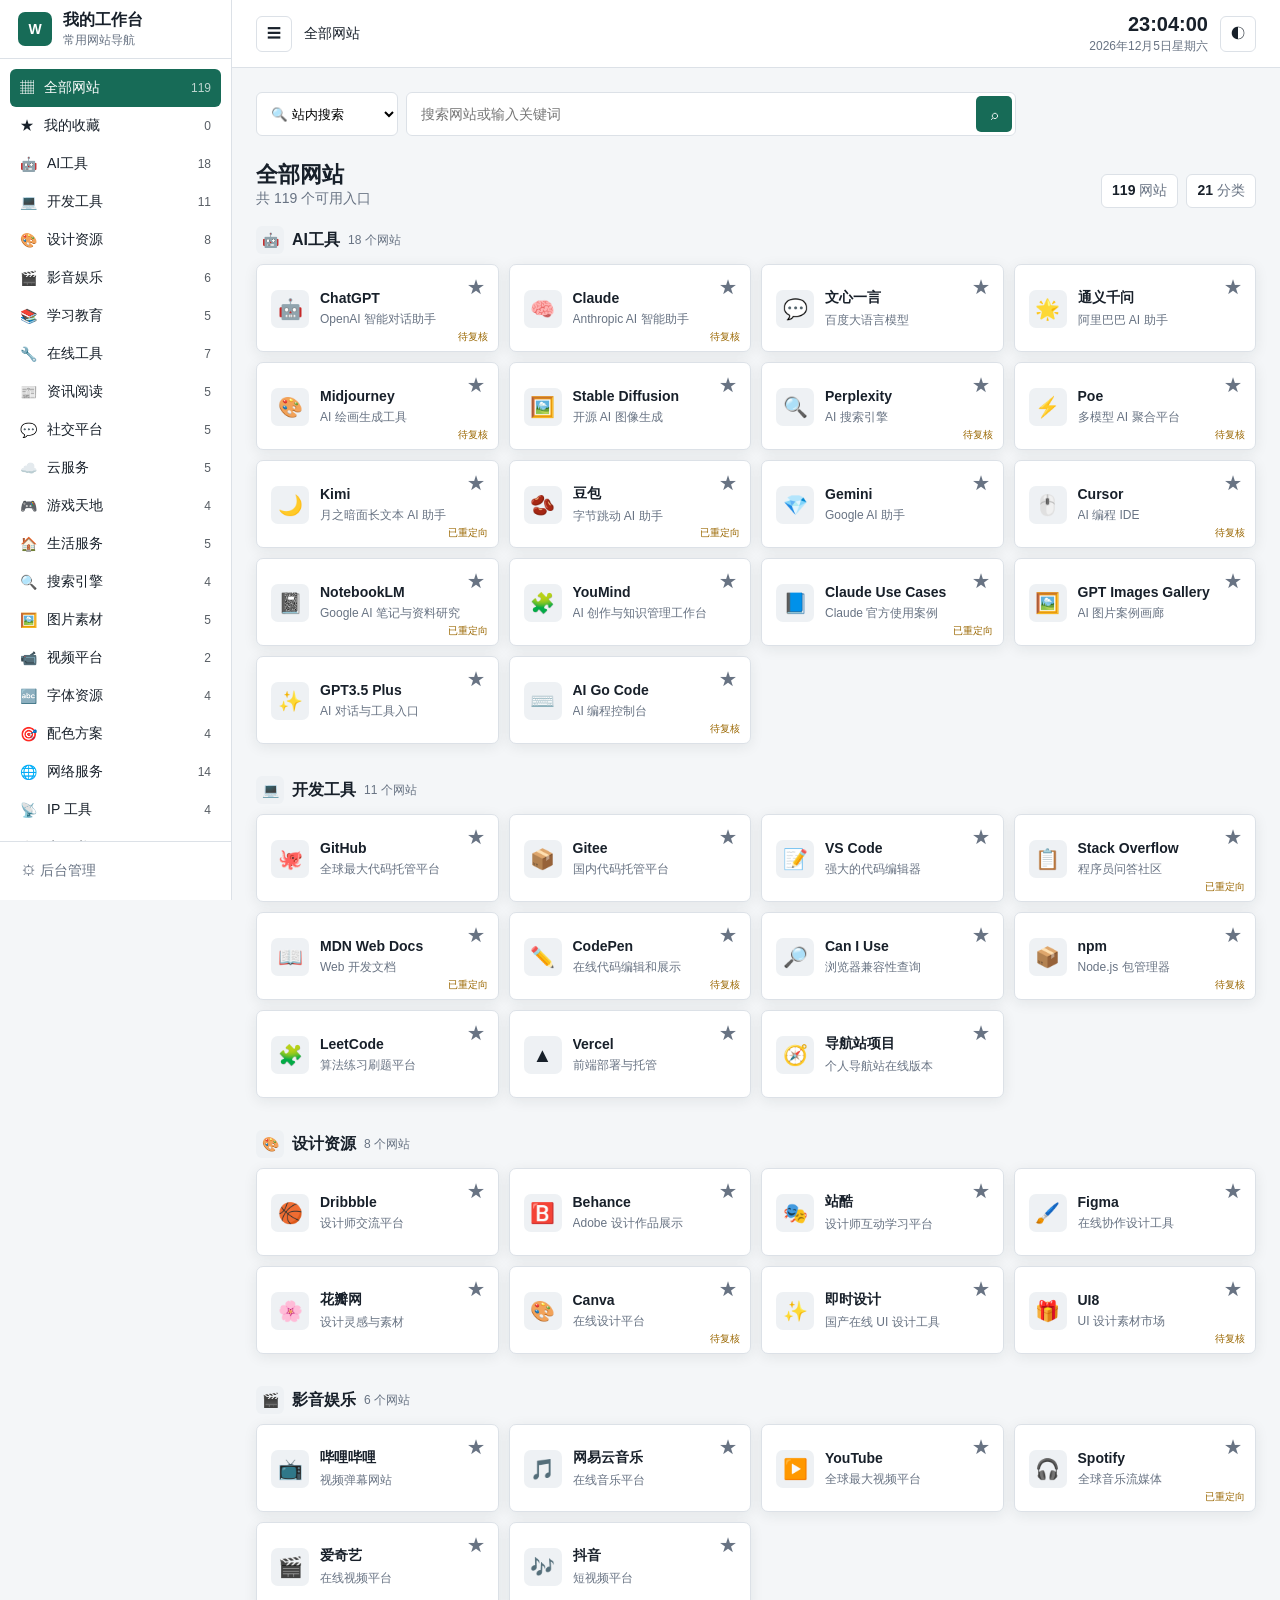
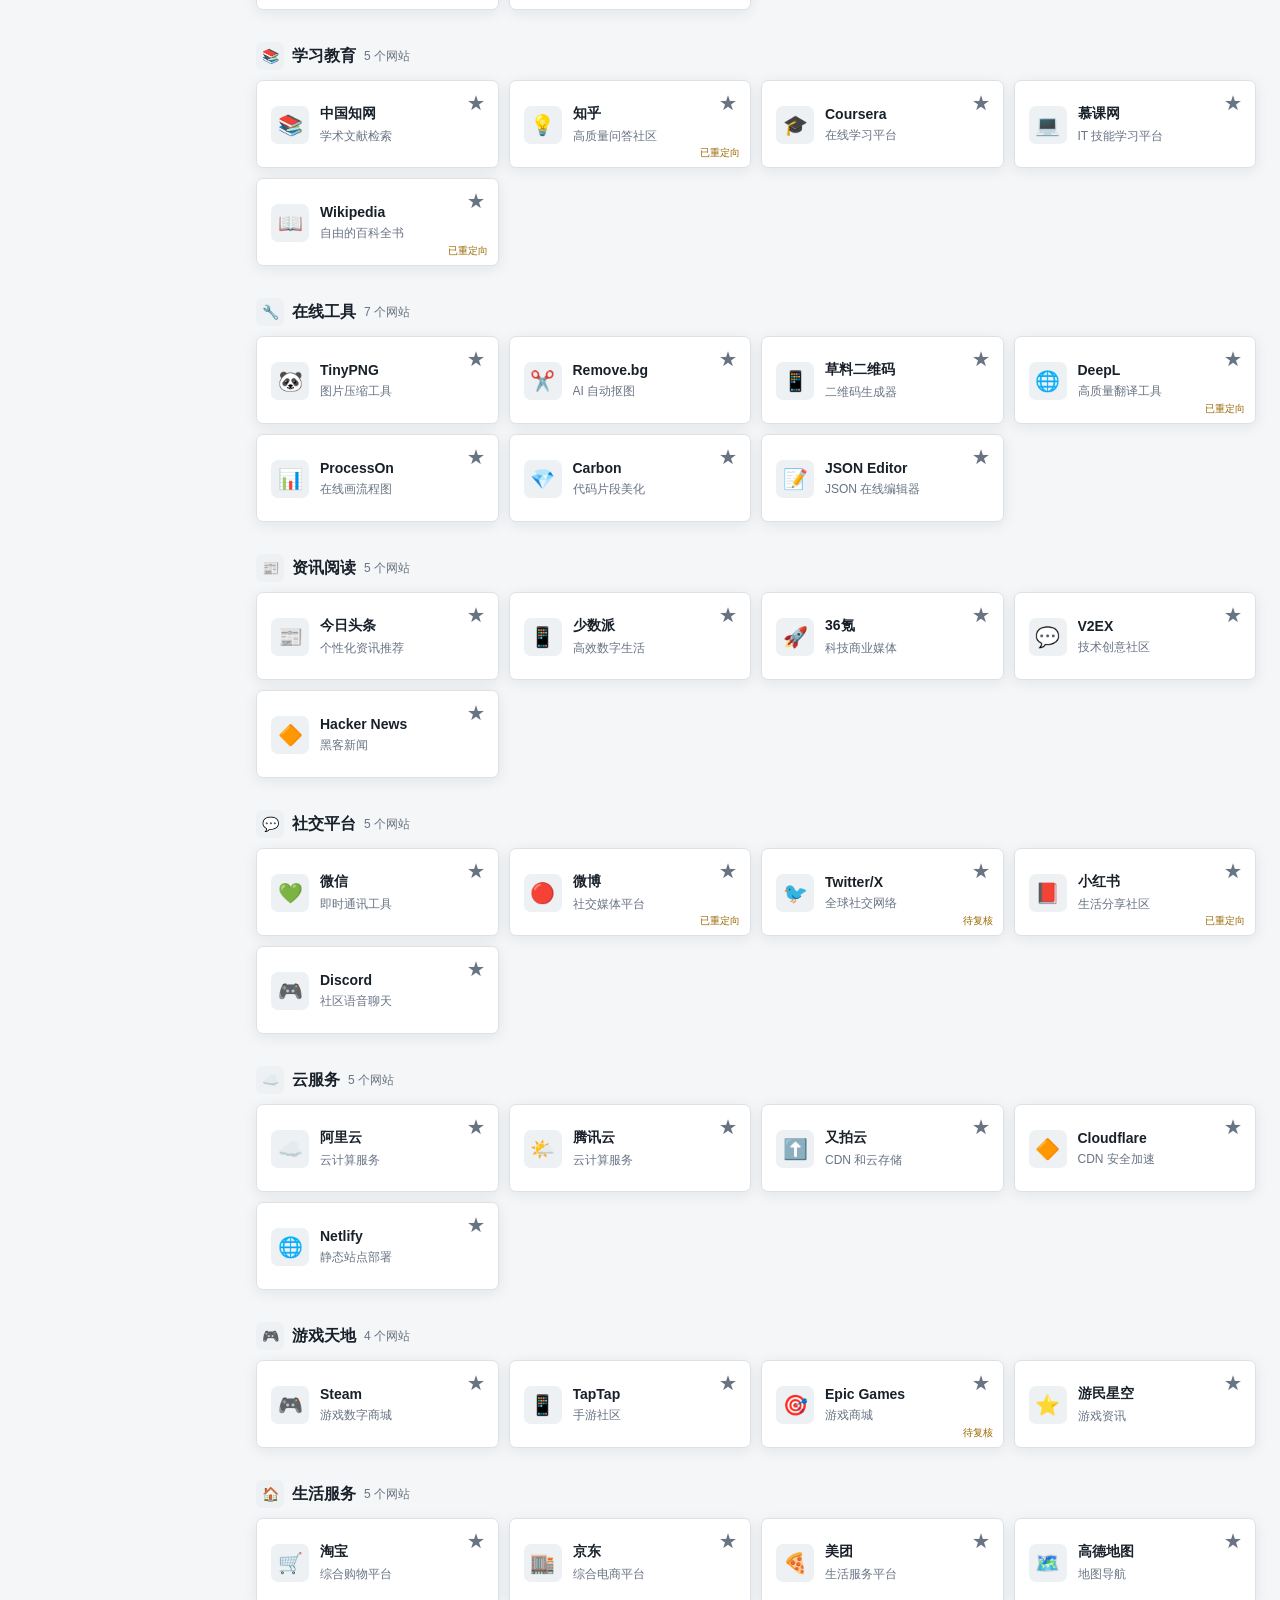
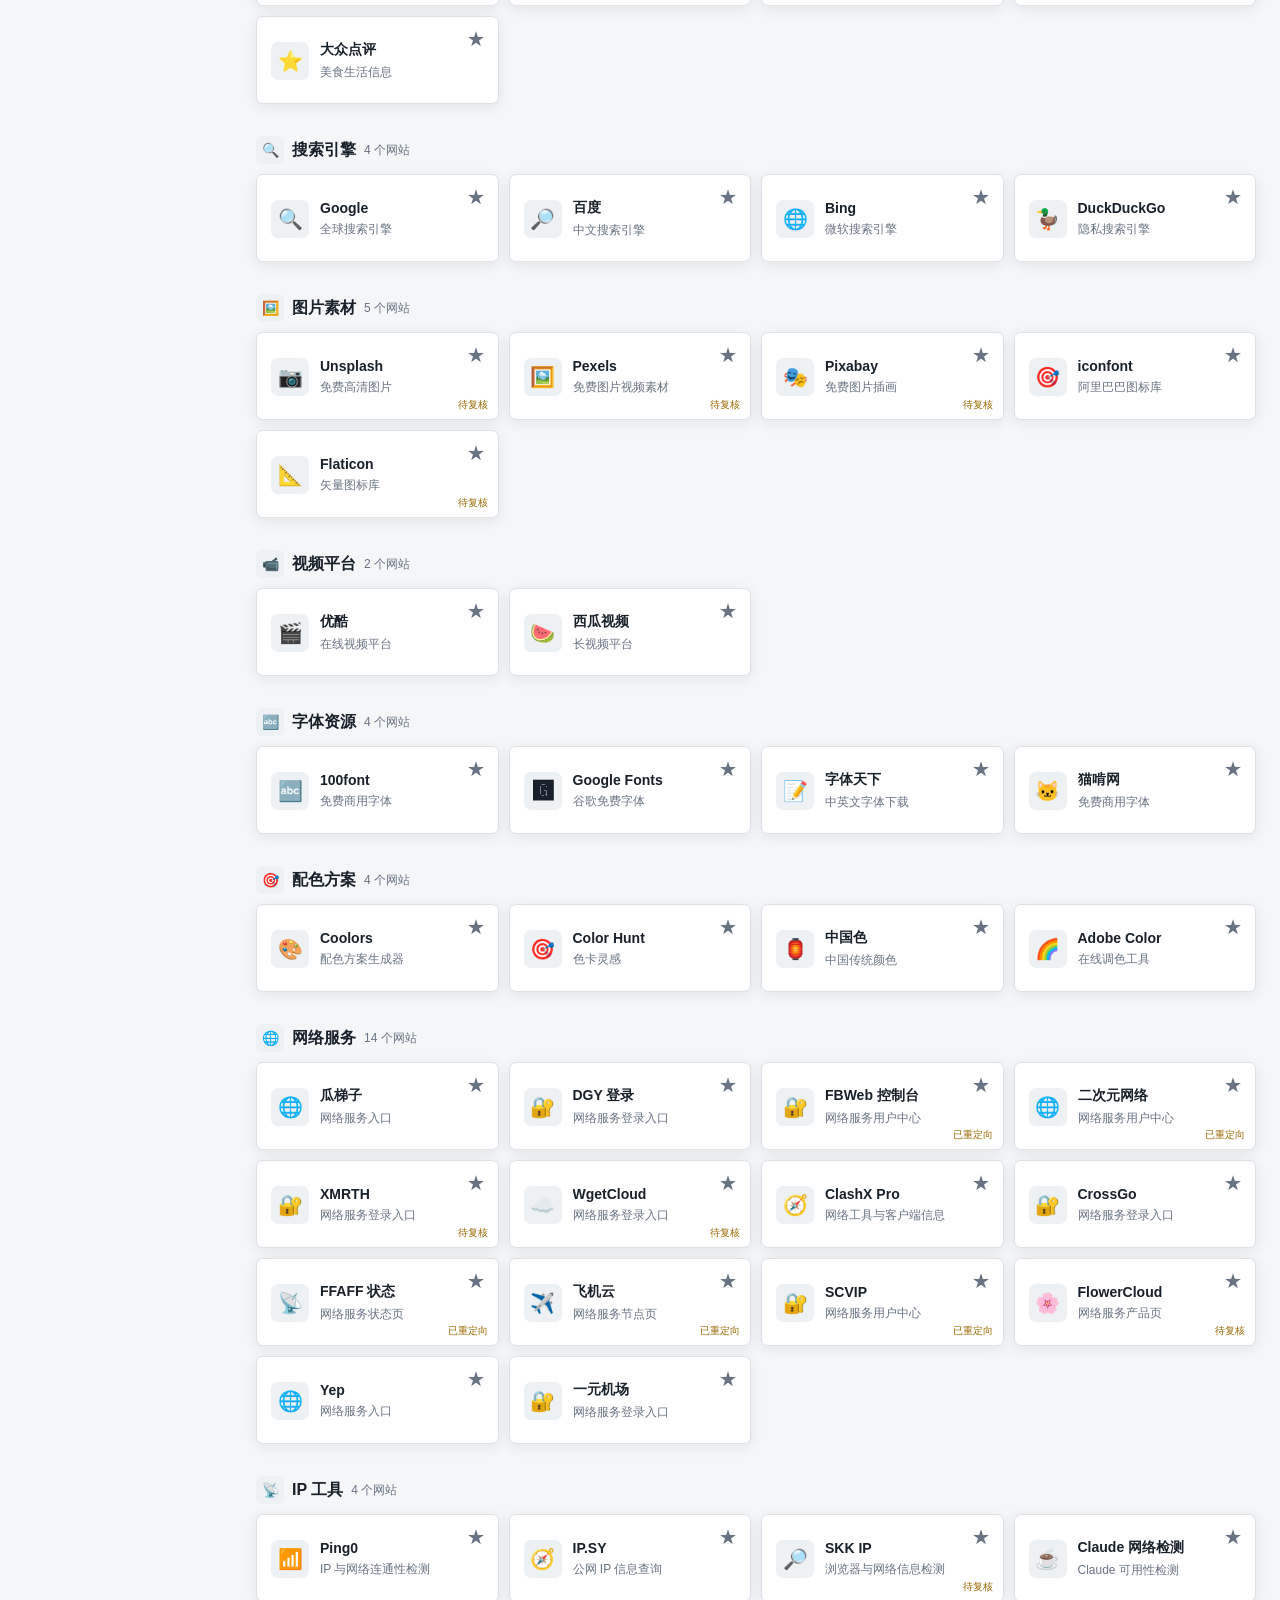
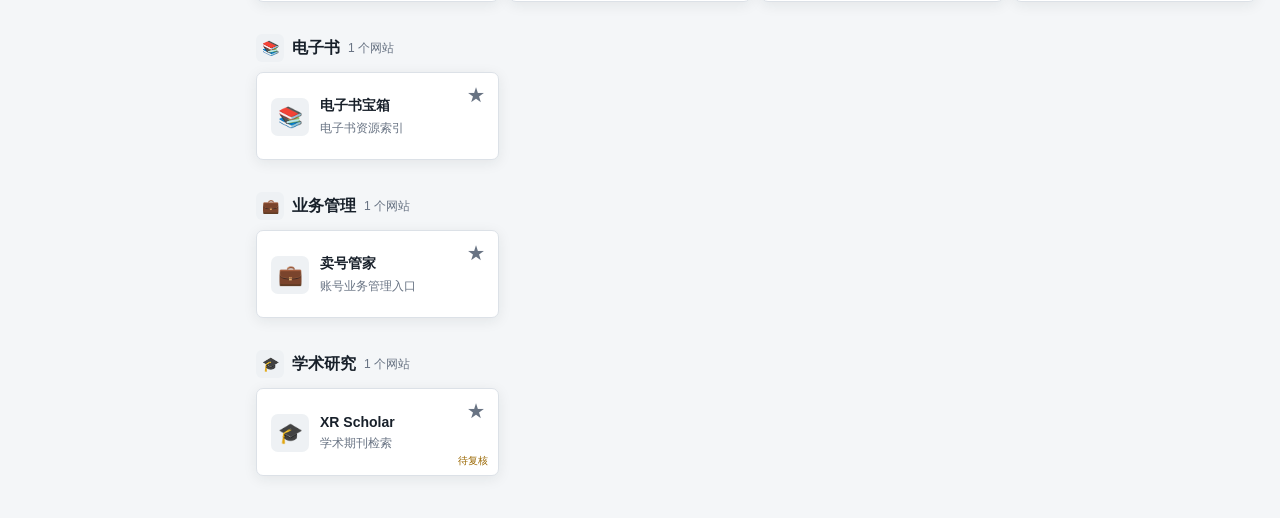
==== commit c74b457e: "Load grouped homepage assets" ====
--- a/index.html
+++ b/index.html
@@ -4,19 +4,7 @@
 <meta charset="utf-8">
 <meta name="viewport" content="width=device-width,initial-scale=1">
 <title>我的工作台</title>
-<style>
-:root{--bg:#f4f6f8;--surface:#fff;--surface2:#eef1f4;--text:#18202a;--muted:#687383;--line:#dce1e7;--accent:#176b57;--accent2:#125443;--danger:#b42318;--warning:#9a6700;--shadow:0 3px 14px rgba(24,32,42,.08)}
-[data-theme="dark"]{--bg:#111417;--surface:#1b2025;--surface2:#252b31;--text:#eef1f4;--muted:#a7b0bb;--line:#343b43;--accent:#49b99a;--accent2:#69c8ad;--danger:#ff8a80;--warning:#f3c969;--shadow:0 4px 18px rgba(0,0,0,.24)}
-*{box-sizing:border-box}body{margin:0;background:var(--bg);color:var(--text);font-family:Inter,"Segoe UI","Microsoft YaHei",sans-serif;font-size:14px}button,input{font:inherit;color:inherit}button{cursor:pointer}.app{min-height:100vh;display:grid;grid-template-columns:232px minmax(0,1fr)}
-.sidebar{position:sticky;top:0;height:100vh;background:var(--surface);border-right:1px solid var(--line);display:flex;flex-direction:column;overflow:hidden}.brand{height:68px;padding:0 18px;display:flex;align-items:center;gap:11px;border-bottom:1px solid var(--line)}.brand-mark{width:34px;height:34px;border-radius:7px;background:var(--accent);color:#fff;display:grid;place-items:center;font-weight:800}.brand strong{display:block;font-size:16px}.brand small{color:var(--muted)}
-.nav-scroll{padding:10px;overflow:auto}.nav-btn{width:100%;height:38px;border:0;background:transparent;border-radius:6px;display:flex;align-items:center;gap:10px;padding:0 10px;text-align:left}.nav-btn:hover{background:var(--surface2)}.nav-btn.active{background:var(--accent);color:#fff}.nav-btn .count{margin-left:auto;font-size:12px;opacity:.72}.sidebar-foot{margin-top:auto;padding:12px;border-top:1px solid var(--line)}.admin-link{display:block;color:var(--muted);text-decoration:none;padding:8px 10px}.admin-link:hover{color:var(--accent)}
-.main{min-width:0}.topbar{height:68px;background:var(--surface);border-bottom:1px solid var(--line);display:flex;align-items:center;padding:0 24px;gap:12px;position:sticky;top:0;z-index:5}.menu-btn{display:none}.clock{margin-left:auto;text-align:right}.clock-time{font-size:20px;font-weight:750;font-variant-numeric:tabular-nums}.clock-date{color:var(--muted);font-size:12px;margin-top:2px}.icon-btn{width:36px;height:36px;border:1px solid var(--line);border-radius:6px;background:var(--surface);display:grid;place-items:center}.icon-btn:hover{background:var(--surface2)}
-.content{padding:24px;max-width:1500px;margin:0 auto}.search-panel{display:flex;gap:8px;max-width:760px}.engine{height:44px;border:1px solid var(--line);border-radius:6px;background:var(--surface);padding:0 10px}.search-wrap{position:relative;flex:1}.search-wrap input{width:100%;height:44px;border:1px solid var(--line);border-radius:6px;background:var(--surface);padding:0 48px 0 14px;outline:none}.search-wrap input:focus{border-color:var(--accent);box-shadow:0 0 0 3px color-mix(in srgb,var(--accent) 16%,transparent)}.search-go{position:absolute;right:4px;top:4px;width:36px;height:36px;border:0;border-radius:5px;background:var(--accent);color:#fff}
-.summary{display:flex;align-items:end;gap:12px;margin:24px 0 14px}.summary h1{font-size:22px;margin:0;letter-spacing:0}.summary p{margin:0;color:var(--muted)}.stats{margin-left:auto;display:flex;gap:8px}.stat{background:var(--surface);border:1px solid var(--line);border-radius:6px;padding:7px 10px;color:var(--muted)}.stat b{color:var(--text);margin-right:4px}
-.grid{display:grid;grid-template-columns:repeat(auto-fill,minmax(224px,1fr));gap:10px}.site-card{position:relative;min-height:88px;background:var(--surface);border:1px solid var(--line);border-radius:7px;padding:14px 42px 12px 14px;text-decoration:none;color:inherit;display:grid;grid-template-columns:38px 1fr;gap:11px;align-items:center;box-shadow:var(--shadow);transition:transform .15s,border-color .15s}.site-card:hover{transform:translateY(-2px);border-color:var(--accent)}.site-icon{width:38px;height:38px;border-radius:7px;background:var(--surface2);display:grid;place-items:center;font-size:20px;font-weight:700}.site-name{font-weight:700;white-space:nowrap;overflow:hidden;text-overflow:ellipsis}.site-desc{color:var(--muted);font-size:12px;margin-top:5px;white-space:nowrap;overflow:hidden;text-overflow:ellipsis}.fav-btn{position:absolute;right:7px;top:7px;width:30px;height:30px;border:0;background:transparent;color:var(--muted);font-size:18px}.fav-btn.active{color:#e2a400}.status{position:absolute;right:10px;bottom:7px;font-size:10px;color:var(--warning)}.empty{grid-column:1/-1;padding:60px 20px;text-align:center;color:var(--muted);background:var(--surface);border:1px dashed var(--line);border-radius:7px}.backdrop{display:none}
-@media(max-width:760px){.app{display:block}.sidebar{position:fixed;left:-248px;width:232px;z-index:20;transition:left .2s}.sidebar.open{left:0}.backdrop.open{display:block;position:fixed;inset:0;background:rgba(0,0,0,.38);z-index:15}.menu-btn{display:grid}.topbar{padding:0 14px;height:60px}.clock-time{font-size:16px}.content{padding:16px}.search-panel{display:grid;grid-template-columns:112px 1fr}.summary{align-items:flex-start;flex-wrap:wrap;margin-top:20px}.stats{width:100%;margin-left:0}.grid{grid-template-columns:repeat(auto-fill,minmax(170px,1fr));gap:8px}.site-card{min-height:82px;padding-left:11px;grid-template-columns:34px 1fr}.site-icon{width:34px;height:34px}.clock-date{max-width:170px;white-space:nowrap;overflow:hidden;text-overflow:ellipsis}}
-@media(max-width:420px){.grid{grid-template-columns:1fr}.clock-date{display:none}.search-panel{grid-template-columns:96px 1fr}}
-</style>
+<link rel="stylesheet" href="style.css?v=20260627">
 </head>
 <body>
 <div class="app">
@@ -44,53 +32,7 @@
   </main>
 </div>
 <script src="data.js"></script>
-<script src="merge-fix.js"></script>
-<script>
-(function(){
-  'use strict';
-  let data=NavStore.load(),current='all',query='',timer;
-  const $=id=>document.getElementById(id);
-  const categoryMap=()=>new Map(data.categories.map(c=>[c.id,c]));
-  function visibleSites(){return data.sites.filter(s=>s.visibility!==false&&s.status!=='dead')}
-  function renderNav(){
-    const counts=new Map(); visibleSites().forEach(s=>counts.set(s.category,(counts.get(s.category)||0)+1));
-    const items=[{id:'all',name:'全部网站',icon:'▦',count:visibleSites().length}];
-    if(data.settings.showFavorites)items.push({id:'fav',name:'我的收藏',icon:'★',count:data.favorites.length});
-    data.categories.slice().sort((a,b)=>a.order-b.order).forEach(c=>items.push({...c,count:counts.get(c.id)||0}));
-    $('categoryNav').innerHTML=items.map(x=>'<button class="nav-btn '+(current===x.id?'active':'')+'" data-id="'+x.id+'"><span>'+x.icon+'</span><span>'+escapeHtml(x.name)+'</span><span class="count">'+x.count+'</span></button>').join('');
-    $('categoryNav').querySelectorAll('button').forEach(b=>b.onclick=()=>{current=b.dataset.id;query='';$('searchInput').value='';render();closeMenu()});
-  }
-  function render(){
-    data=NavStore.load(); const cats=categoryMap(); let sites=visibleSites();
-    if(current==='fav')sites=sites.filter(s=>data.favorites.includes(s.id)); else if(current!=='all')sites=sites.filter(s=>s.category===current);
-    if(query){const q=query.toLowerCase();sites=sites.filter(s=>(s.name+' '+s.desc+' '+s.url).toLowerCase().includes(q))}
-    const title=query?'搜索结果':current==='all'?'全部网站':current==='fav'?'我的收藏':(cats.get(current)?.name||'全部网站');
-    $('headerLabel').textContent=title;$('viewTitle').textContent=title;
-    $('viewSubtitle').textContent=query?'找到 '+sites.length+' 个匹配网站':'共 '+sites.length+' 个可用入口';
-    $('siteGrid').innerHTML=sites.length?sites.map(siteCard).join(''):'<div class="empty">没有符合条件的网站</div>';
-    $('siteGrid').querySelectorAll('.fav-btn').forEach(btn=>btn.onclick=e=>{e.preventDefault();e.stopPropagation();toggleFavorite(btn.dataset.id)});
-    $('searchPanel').style.display=data.settings.showSearch?'flex':'none';
-    $('themeBtn').style.display=data.settings.showThemeToggle?'grid':'none';
-    $('clock').style.display=(data.settings.showTime||data.settings.showDate)?'block':'none';
-    $('stats').style.display=data.settings.showStats?'flex':'none';
-    $('stats').innerHTML='<span class="stat"><b>'+visibleSites().length+'</b>网站</span><span class="stat"><b>'+data.categories.length+'</b>分类</span>';
-    renderNav();
-  }
-  function siteCard(s){const fav=data.favorites.includes(s.id),desc=data.settings.showDescriptions?'<div class="site-desc">'+escapeHtml(s.desc||s.url)+'</div>':'';const status=s.status==='review'?'<span class="status">待复核</span>':s.status==='redirect'?'<span class="status">已重定向</span>':'';return '<a class="site-card" href="'+escapeAttr(s.finalUrl||s.url)+'" target="_blank" rel="noopener"><div class="site-icon">'+escapeHtml(s.icon||domainInitial(s.url))+'</div><div><div class="site-name">'+escapeHtml(s.name)+'</div>'+desc+'</div><button class="fav-btn '+(fav?'active':'')+'" data-id="'+s.id+'" title="'+(fav?'取消收藏':'加入收藏')+'">★</button>'+status+'</a>'}
-  function toggleFavorite(id){const set=new Set(data.favorites);set.has(id)?set.delete(id):set.add(id);data.favorites=[...set];NavStore.save(data);render()}
-  function doSearch(){const value=$('searchInput').value.trim(),engine=$('engineSelect').value;if(!value)return;if(engine==='local'){query=value;current='all';render()}else{const item=data.searchEngines.find(e=>e.id===engine);if(item)window.open(item.urlTemplate.replace('{q}',encodeURIComponent(value)),'_blank','noopener')}}
-  function renderEngines(){$('engineSelect').innerHTML=data.searchEngines.map(e=>'<option value="'+e.id+'">'+escapeHtml(e.icon+' '+e.name)+'</option>').join('')}
-  function updateClock(){const now=new Date(),timeOptions={hour:'2-digit',minute:'2-digit',hour12:false};if(data.settings.showSeconds)timeOptions.second='2-digit';$('clockTime').textContent=data.settings.showTime?now.toLocaleTimeString('zh-CN',timeOptions):'';$('clockDate').textContent=data.settings.showDate?now.toLocaleDateString('zh-CN',{year:'numeric',month:'long',day:'numeric',weekday:'long'}):''}
-  function closeMenu(){$('sidebar').classList.remove('open');$('backdrop').classList.remove('open')}
-  function domainInitial(url){try{return new URL(url).hostname.replace(/^www\./,'')[0].toUpperCase()}catch{return '?'}}
-  function escapeHtml(v){const d=document.createElement('div');d.textContent=String(v||'');return d.innerHTML}
-  function escapeAttr(v){return escapeHtml(v).replace(/"/g,'&quot;')}
-  $('searchBtn').onclick=doSearch;$('searchInput').onkeydown=e=>{if(e.key==='Enter')doSearch()};$('searchInput').oninput=e=>{if($('engineSelect').value==='local'){query=e.target.value.trim();current='all';render()}};
-  $('menuBtn').onclick=()=>{$('sidebar').classList.add('open');$('backdrop').classList.add('open')};$('backdrop').onclick=closeMenu;
-  $('themeBtn').onclick=()=>{const dark=document.documentElement.dataset.theme==='dark';document.documentElement.dataset.theme=dark?'light':'dark';localStorage.setItem('nav_theme',dark?'light':'dark')};
-  window.addEventListener('storage',e=>{if(e.key===NavStore.STORAGE_KEY){data=NavStore.load();renderEngines();render()}});
-  document.documentElement.dataset.theme=localStorage.getItem('nav_theme')||'light';renderEngines();render();updateClock();timer=setInterval(updateClock,1000);
-})();
-</script>
+<script src="merge-fix.js?v=20260627"></script>
+<script src="app.js?v=20260627"></script>
 </body>
 </html>
--- a/style.css
+++ b/style.css
@@ -0,0 +1,11 @@
+:root{--bg:#f4f6f8;--surface:#fff;--surface2:#eef1f4;--text:#18202a;--muted:#687383;--line:#dce1e7;--accent:#176b57;--accent2:#125443;--danger:#b42318;--warning:#9a6700;--shadow:0 3px 14px rgba(24,32,42,.08)}
+[data-theme="dark"]{--bg:#111417;--surface:#1b2025;--surface2:#252b31;--text:#eef1f4;--muted:#a7b0bb;--line:#343b43;--accent:#49b99a;--accent2:#69c8ad;--danger:#ff8a80;--warning:#f3c969;--shadow:0 4px 18px rgba(0,0,0,.24)}
+*{box-sizing:border-box}body{margin:0;background:var(--bg);color:var(--text);font-family:Inter,"Segoe UI","Microsoft YaHei",sans-serif;font-size:14px}button,input{font:inherit;color:inherit}button{cursor:pointer}.app{min-height:100vh;display:grid;grid-template-columns:232px minmax(0,1fr)}
+.sidebar{position:sticky;top:0;height:100vh;background:var(--surface);border-right:1px solid var(--line);display:flex;flex-direction:column;overflow:hidden}.brand{height:68px;padding:0 18px;display:flex;align-items:center;gap:11px;border-bottom:1px solid var(--line)}.brand-mark{width:34px;height:34px;border-radius:7px;background:var(--accent);color:#fff;display:grid;place-items:center;font-weight:800}.brand strong{display:block;font-size:16px}.brand small{color:var(--muted)}
+.nav-scroll{padding:10px;overflow:auto}.nav-btn{width:100%;height:38px;border:0;background:transparent;border-radius:6px;display:flex;align-items:center;gap:10px;padding:0 10px;text-align:left}.nav-btn:hover{background:var(--surface2)}.nav-btn.active{background:var(--accent);color:#fff}.nav-btn .count{margin-left:auto;font-size:12px;opacity:.72}.sidebar-foot{margin-top:auto;padding:12px;border-top:1px solid var(--line)}.admin-link{display:block;color:var(--muted);text-decoration:none;padding:8px 10px}.admin-link:hover{color:var(--accent)}
+.main{min-width:0}.topbar{height:68px;background:var(--surface);border-bottom:1px solid var(--line);display:flex;align-items:center;padding:0 24px;gap:12px;position:sticky;top:0;z-index:5}.menu-btn{display:none}.clock{margin-left:auto;text-align:right}.clock-time{font-size:20px;font-weight:750;font-variant-numeric:tabular-nums}.clock-date{color:var(--muted);font-size:12px;margin-top:2px}.icon-btn{width:36px;height:36px;border:1px solid var(--line);border-radius:6px;background:var(--surface);display:grid;place-items:center}.icon-btn:hover{background:var(--surface2)}
+.content{padding:24px;max-width:1500px;margin:0 auto}.search-panel{display:flex;gap:8px;max-width:760px}.engine{height:44px;border:1px solid var(--line);border-radius:6px;background:var(--surface);padding:0 10px}.search-wrap{position:relative;flex:1}.search-wrap input{width:100%;height:44px;border:1px solid var(--line);border-radius:6px;background:var(--surface);padding:0 48px 0 14px;outline:none}.search-wrap input:focus{border-color:var(--accent);box-shadow:0 0 0 3px color-mix(in srgb,var(--accent) 16%,transparent)}.search-go{position:absolute;right:4px;top:4px;width:36px;height:36px;border:0;border-radius:5px;background:var(--accent);color:#fff}
+.summary{display:flex;align-items:end;gap:12px;margin:24px 0 14px}.summary h1{font-size:22px;margin:0;letter-spacing:0}.summary p{margin:0;color:var(--muted)}.stats{margin-left:auto;display:flex;gap:8px}.stat{background:var(--surface);border:1px solid var(--line);border-radius:6px;padding:7px 10px;color:var(--muted)}.stat b{color:var(--text);margin-right:4px}
+.grid{display:grid;grid-template-columns:repeat(auto-fill,minmax(224px,1fr));gap:10px}.category-group{grid-column:1/-1;margin:4px 0 18px}.category-head{display:flex;align-items:center;gap:8px;margin:0 0 10px;color:var(--text)}.category-head .category-icon{width:28px;height:28px;border-radius:6px;background:var(--surface2);display:grid;place-items:center}.category-head h2{font-size:16px;margin:0;letter-spacing:0}.category-head .category-count{color:var(--muted);font-size:12px}.category-grid{display:grid;grid-template-columns:repeat(auto-fill,minmax(224px,1fr));gap:10px}.site-card{position:relative;min-height:88px;background:var(--surface);border:1px solid var(--line);border-radius:7px;padding:14px 42px 12px 14px;text-decoration:none;color:inherit;display:grid;grid-template-columns:38px 1fr;gap:11px;align-items:center;box-shadow:var(--shadow);transition:transform .15s,border-color .15s}.site-card:hover{transform:translateY(-2px);border-color:var(--accent)}.site-icon{width:38px;height:38px;border-radius:7px;background:var(--surface2);display:grid;place-items:center;font-size:20px;font-weight:700}.site-name{font-weight:700;white-space:nowrap;overflow:hidden;text-overflow:ellipsis}.site-desc{color:var(--muted);font-size:12px;margin-top:5px;white-space:nowrap;overflow:hidden;text-overflow:ellipsis}.fav-btn{position:absolute;right:7px;top:7px;width:30px;height:30px;border:0;background:transparent;color:var(--muted);font-size:18px}.fav-btn.active{color:#e2a400}.status{position:absolute;right:10px;bottom:7px;font-size:10px;color:var(--warning)}.empty{grid-column:1/-1;padding:60px 20px;text-align:center;color:var(--muted);background:var(--surface);border:1px dashed var(--line);border-radius:7px}.backdrop{display:none}
+@media(max-width:760px){.app{display:block}.sidebar{position:fixed;left:-248px;width:232px;z-index:20;transition:left .2s}.sidebar.open{left:0}.backdrop.open{display:block;position:fixed;inset:0;background:rgba(0,0,0,.38);z-index:15}.menu-btn{display:grid}.topbar{padding:0 14px;height:60px}.clock-time{font-size:16px}.content{padding:16px}.search-panel{display:grid;grid-template-columns:112px 1fr}.summary{align-items:flex-start;flex-wrap:wrap;margin-top:20px}.stats{width:100%;margin-left:0}.grid,.category-grid{grid-template-columns:repeat(auto-fill,minmax(170px,1fr));gap:8px}.category-group{margin-bottom:16px}.site-card{min-height:82px;padding-left:11px;grid-template-columns:34px 1fr}.site-icon{width:34px;height:34px}.clock-date{max-width:170px;white-space:nowrap;overflow:hidden;text-overflow:ellipsis}}
+@media(max-width:420px){.grid,.category-grid{grid-template-columns:1fr}.clock-date{display:none}.search-panel{grid-template-columns:96px 1fr}}
